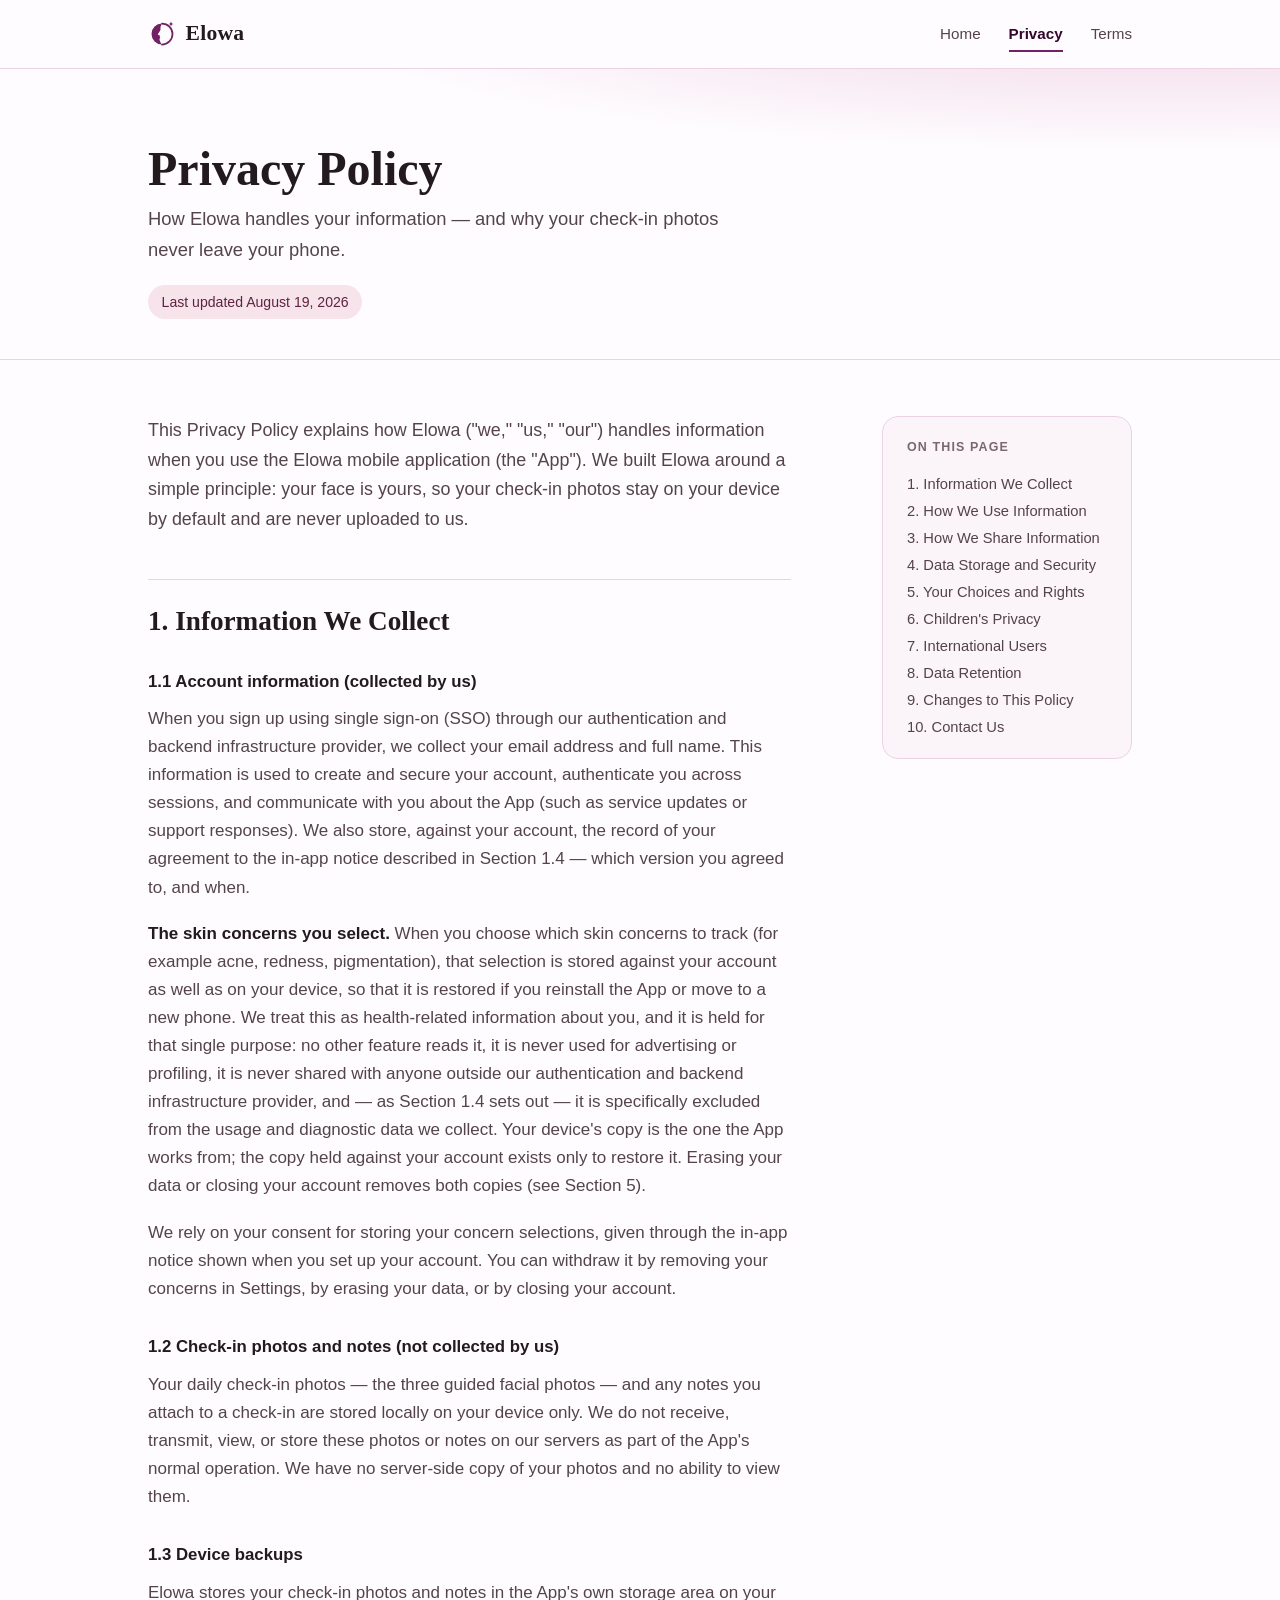
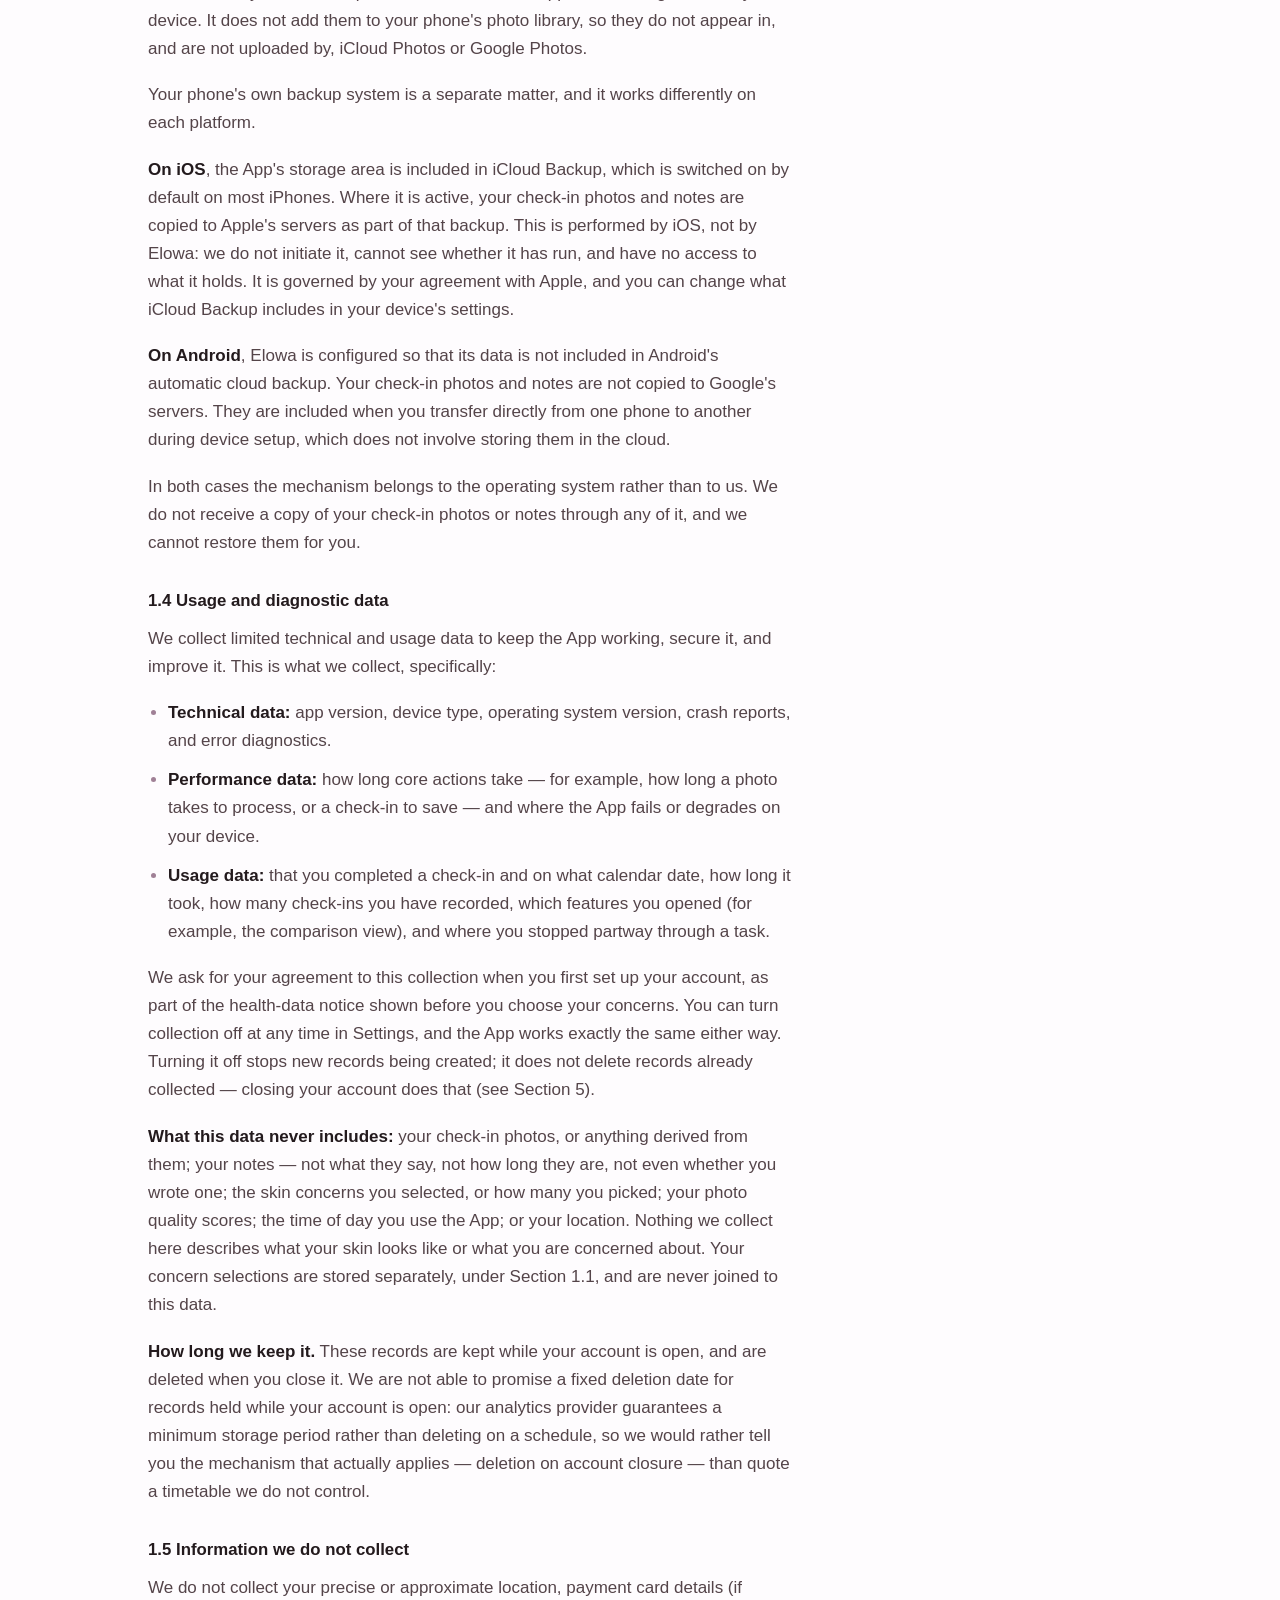
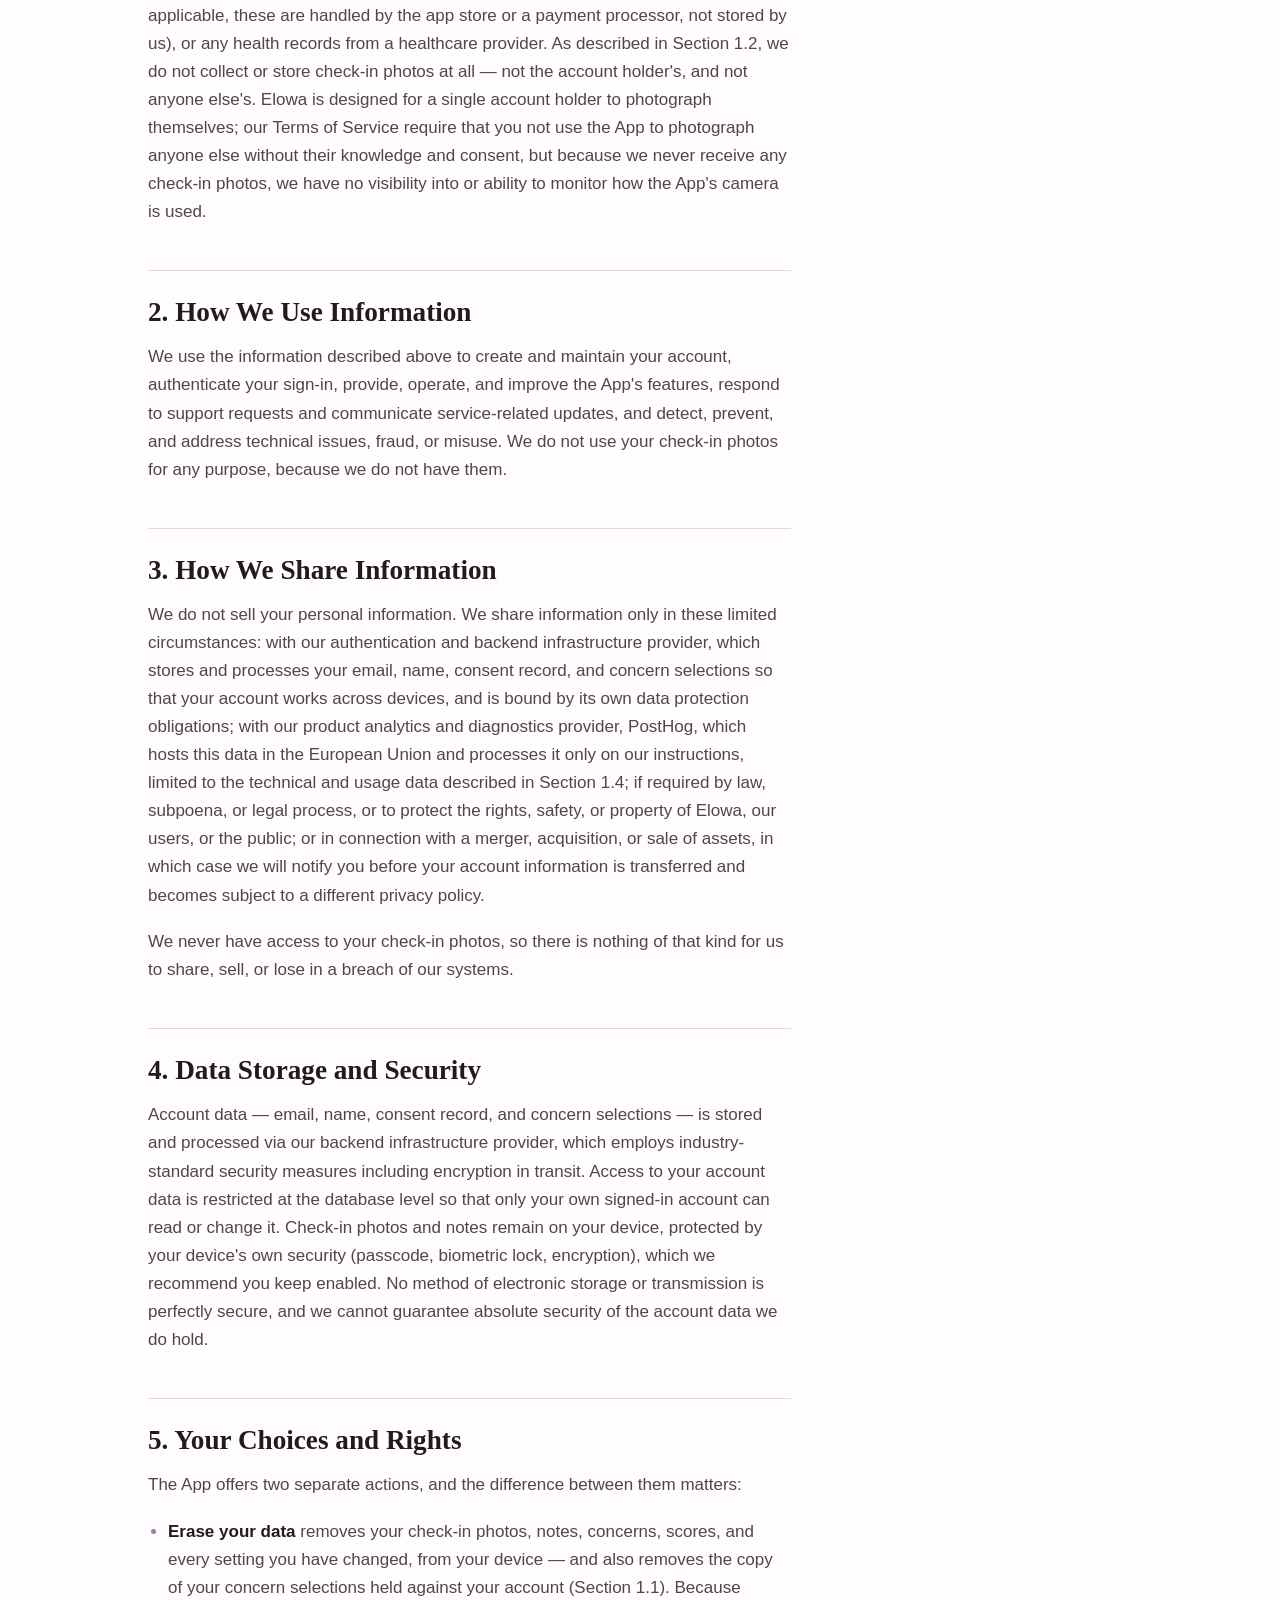
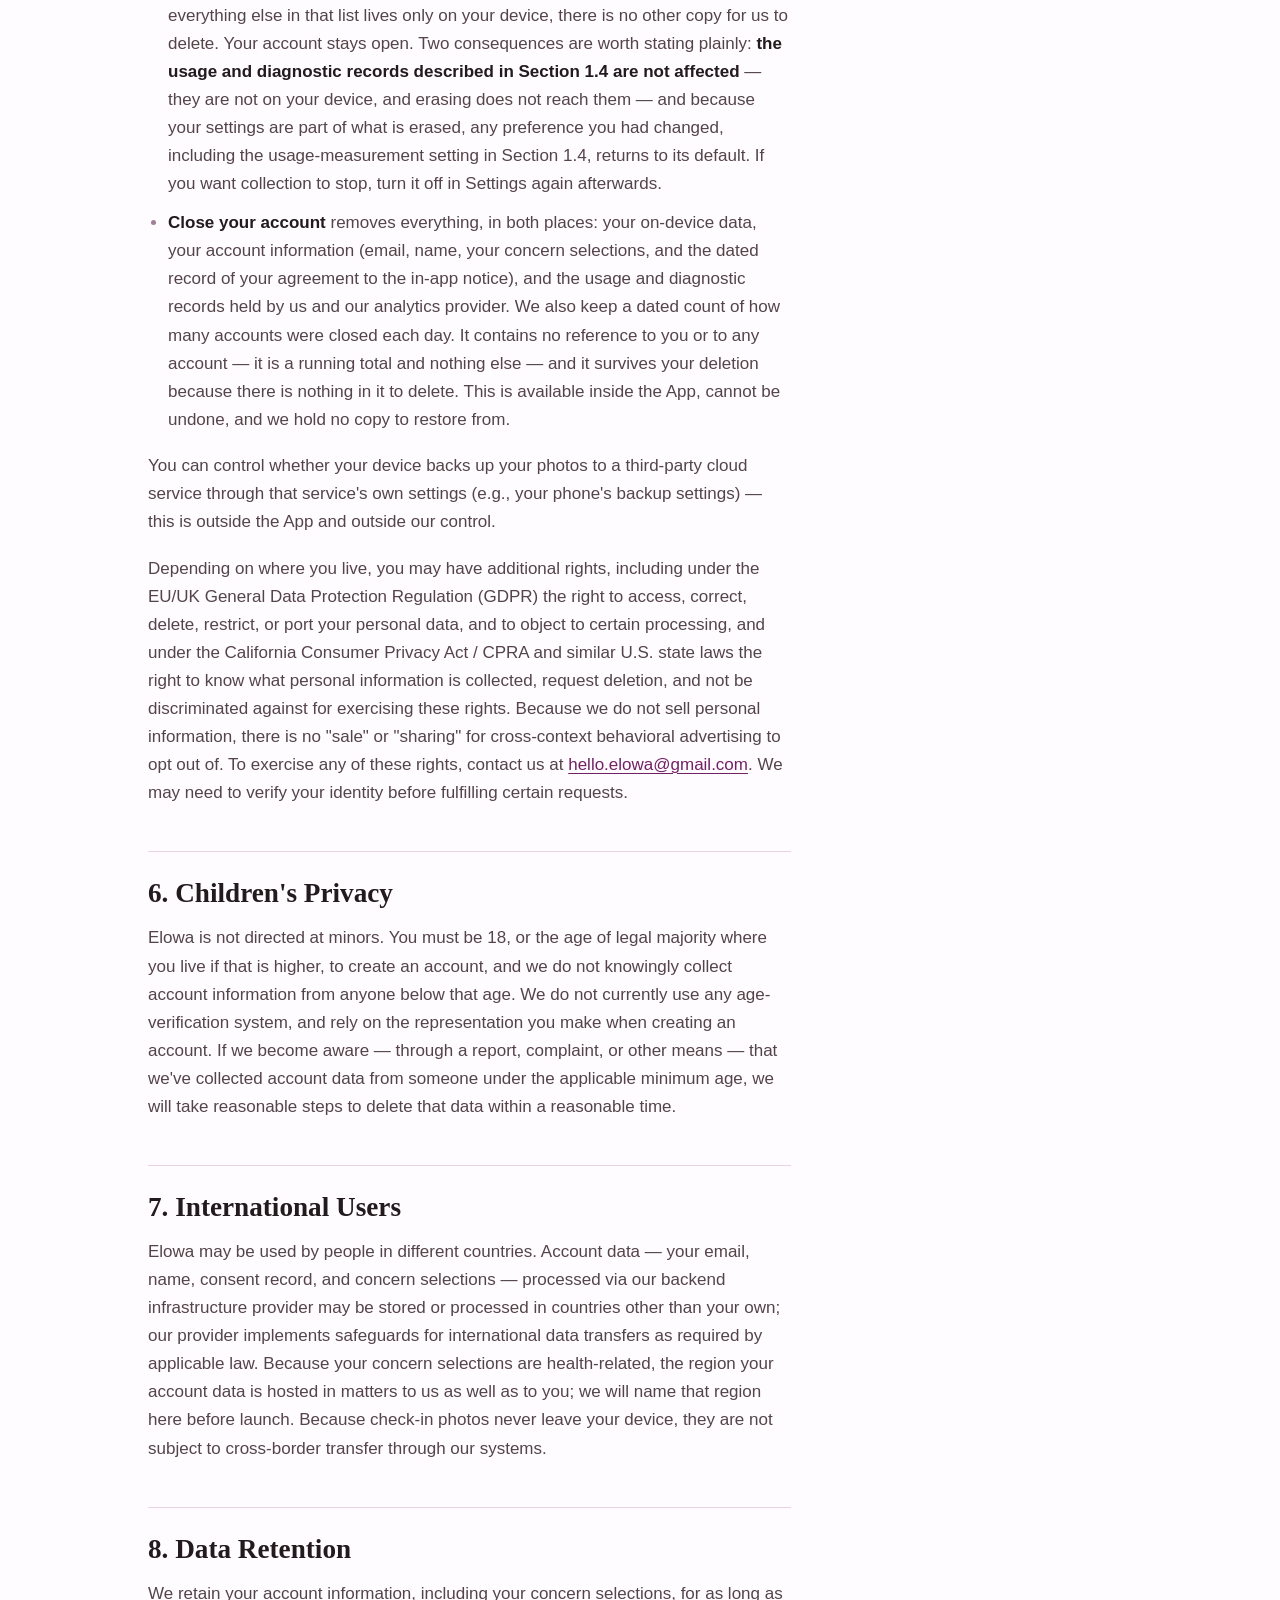
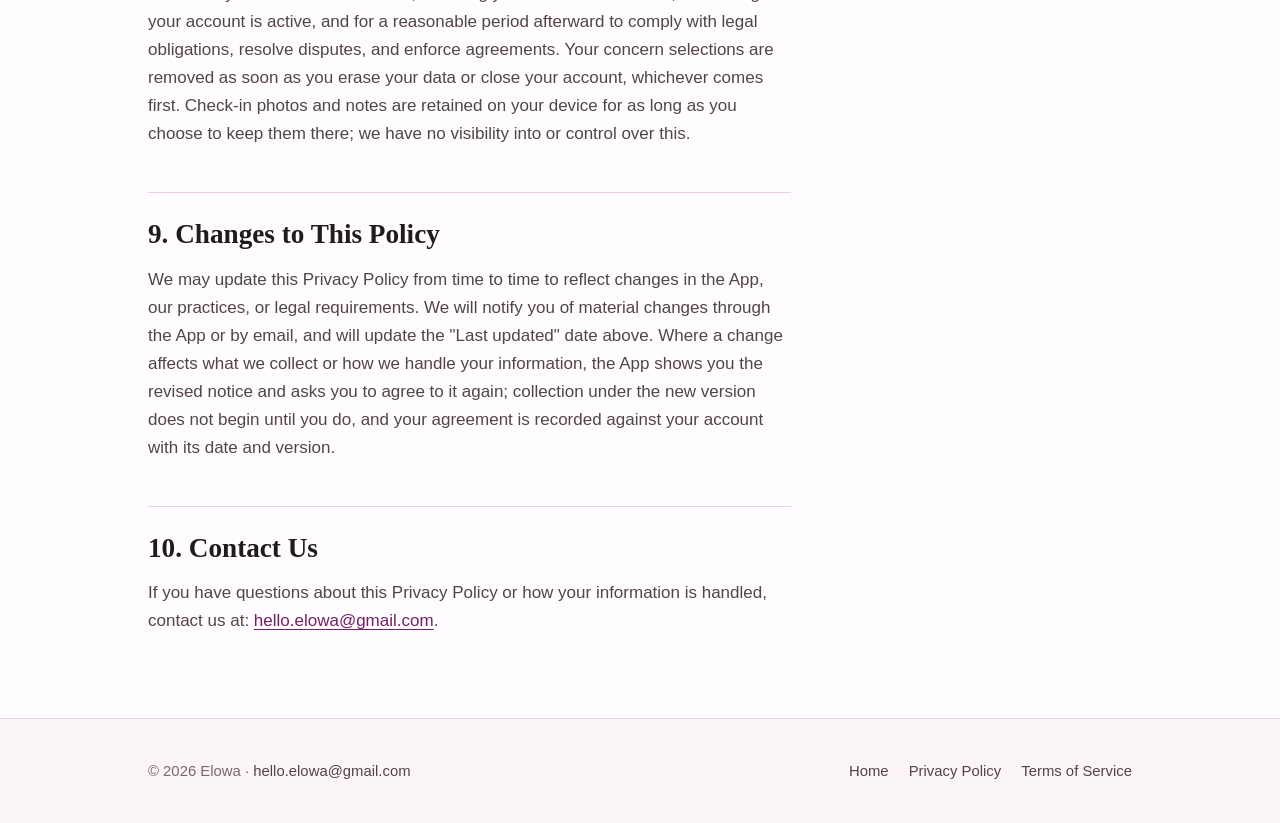
==== privacy.html @ bf0324af "Build the public Elowa site: home, privacy policy, terms Static GitHub Pages site. The legal pages a" ====
<!DOCTYPE html>
<html lang="en">
<head>
<meta charset="utf-8">
<meta name="viewport" content="width=device-width, initial-scale=1">
<title>Privacy Policy — Elowa</title>
<meta name="description" content="How Elowa handles your information. Your check-in photos stay on your device and are never uploaded to us.">
<meta name="theme-color" content="#722164">
<meta property="og:title" content="Privacy Policy — Elowa">
<meta property="og:description" content="How Elowa handles your information. Your check-in photos stay on your device and are never uploaded to us.">
<meta property="og:type" content="website">
<link rel="icon" href="assets/img/logo.svg" type="image/svg+xml">
<link rel="stylesheet" href="assets/css/style.css">
</head>
<body>
<a class="skip-link" href="#main">Skip to content</a>
<header class="site-header">
  <div class="wrap">
    <a class="brand" href="index.html"><svg viewBox="0 0 96 96" fill="none" aria-hidden="true" focusable="false"><path d="M48 12 A36 36 0 0 0 48 84 C45 81 43 78 40.5 71 C39 68 39 66 40 63.5 C42.5 62 43 59 39.5 57.5 C41 56 42 54 39 52 C35 52 33 50 34 48 C37 43 41 38 43 33 C42 27 43 20 48 12 Z" fill="currentColor"/><path d="M48 12 A36 36 0 0 1 48 84" stroke="currentColor" stroke-width="6" stroke-linecap="round"/><path d="M79 5 C80.5 10.5 82 12 87.5 13.5 C82 15 80.5 16.5 79 22 C77.5 16.5 76 15 70.5 13.5 C76 12 77.5 10.5 79 5 Z" fill="currentColor"/></svg><span>Elowa</span></a>
    <nav class="site-nav" aria-label="Primary">
        <a href="index.html">Home</a>
        <a href="privacy.html" aria-current="page">Privacy</a>
        <a href="terms.html">Terms</a>
    </nav>
  </div>
</header>
<main id="main">
<div class="doc-header">
  <div class="wrap">
    <h1>Privacy Policy</h1>
    <p class="doc-sub">How Elowa handles your information — and why your check-in photos never leave your phone.</p>
    <p class="updated">Last updated August 19, 2026</p>
  </div>
</div>
<div class="wrap doc-layout">
  <details class="toc" id="toc">
    <summary>On this page</summary>
    <nav aria-label="On this page">
      <ol>
<li><a href="#1-information-we-collect">1. Information We Collect</a></li>
<li><a href="#2-how-we-use-information">2. How We Use Information</a></li>
<li><a href="#3-how-we-share-information">3. How We Share Information</a></li>
<li><a href="#4-data-storage-and-security">4. Data Storage and Security</a></li>
<li><a href="#5-your-choices-and-rights">5. Your Choices and Rights</a></li>
<li><a href="#6-childrens-privacy">6. Children&#x27;s Privacy</a></li>
<li><a href="#7-international-users">7. International Users</a></li>
<li><a href="#8-data-retention">8. Data Retention</a></li>
<li><a href="#9-changes-to-this-policy">9. Changes to This Policy</a></li>
<li><a href="#10-contact-us">10. Contact Us</a></li>
      </ol>
    </nav>
  </details>
  <article class="doc">
<p>This Privacy Policy explains how Elowa (&quot;we,&quot; &quot;us,&quot; &quot;our&quot;) handles information when you use the Elowa mobile application (the &quot;App&quot;). We built Elowa around a simple principle: your face is yours, so your check-in photos stay on your device by default and are never uploaded to us.</p>
<h2 id="1-information-we-collect">1. Information We Collect</h2>
<h3 id="11-account-information-collected-by-us">1.1 Account information (collected by us)</h3>
<p>When you sign up using single sign-on (SSO) through our authentication and backend infrastructure provider, we collect your email address and full name. This information is used to create and secure your account, authenticate you across sessions, and communicate with you about the App (such as service updates or support responses). We also store, against your account, the record of your agreement to the in-app notice described in Section 1.4 — which version you agreed to, and when.</p>
<p><strong>The skin concerns you select.</strong> When you choose which skin concerns to track (for example acne, redness, pigmentation), that selection is stored against your account as well as on your device, so that it is restored if you reinstall the App or move to a new phone. We treat this as health-related information about you, and it is held for that single purpose: no other feature reads it, it is never used for advertising or profiling, it is never shared with anyone outside our authentication and backend infrastructure provider, and — as Section 1.4 sets out — it is specifically excluded from the usage and diagnostic data we collect. Your device&#x27;s copy is the one the App works from; the copy held against your account exists only to restore it. Erasing your data or closing your account removes both copies (see Section 5).</p>
<p>We rely on your consent for storing your concern selections, given through the in-app notice shown when you set up your account. You can withdraw it by removing your concerns in Settings, by erasing your data, or by closing your account.</p>
<h3 id="12-check-in-photos-and-notes-not-collected-by-us">1.2 Check-in photos and notes (not collected by us)</h3>
<p>Your daily check-in photos — the three guided facial photos — and any notes you attach to a check-in are stored locally on your device only. We do not receive, transmit, view, or store these photos or notes on our servers as part of the App&#x27;s normal operation. We have no server-side copy of your photos and no ability to view them.</p>
<h3 id="13-device-backups">1.3 Device backups</h3>
<p>Elowa stores your check-in photos and notes in the App&#x27;s own storage area on your device. It does not add them to your phone&#x27;s photo library, so they do not appear in, and are not uploaded by, iCloud Photos or Google Photos.</p>
<p>Your phone&#x27;s own backup system is a separate matter, and it works differently on each platform.</p>
<p><strong>On iOS</strong>, the App&#x27;s storage area is included in iCloud Backup, which is switched on by default on most iPhones. Where it is active, your check-in photos and notes are copied to Apple&#x27;s servers as part of that backup. This is performed by iOS, not by Elowa: we do not initiate it, cannot see whether it has run, and have no access to what it holds. It is governed by your agreement with Apple, and you can change what iCloud Backup includes in your device&#x27;s settings.</p>
<p><strong>On Android</strong>, Elowa is configured so that its data is not included in Android&#x27;s automatic cloud backup. Your check-in photos and notes are not copied to Google&#x27;s servers. They are included when you transfer directly from one phone to another during device setup, which does not involve storing them in the cloud.</p>
<p>In both cases the mechanism belongs to the operating system rather than to us. We do not receive a copy of your check-in photos or notes through any of it, and we cannot restore them for you.</p>
<h3 id="14-usage-and-diagnostic-data">1.4 Usage and diagnostic data</h3>
<p>We collect limited technical and usage data to keep the App working, secure it, and improve it. This is what we collect, specifically:</p>
<ul>
<li><strong>Technical data:</strong> app version, device type, operating system version, crash reports, and error diagnostics.</li>
<li><strong>Performance data:</strong> how long core actions take — for example, how long a photo takes to process, or a check-in to save — and where the App fails or degrades on your device.</li>
<li><strong>Usage data:</strong> that you completed a check-in and on what calendar date, how long it took, how many check-ins you have recorded, which features you opened (for example, the comparison view), and where you stopped partway through a task.</li>
</ul>
<p>We ask for your agreement to this collection when you first set up your account, as part of the health-data notice shown before you choose your concerns. You can turn collection off at any time in Settings, and the App works exactly the same either way. Turning it off stops new records being created; it does not delete records already collected — closing your account does that (see Section 5).</p>
<p><strong>What this data never includes:</strong> your check-in photos, or anything derived from them; your notes — not what they say, not how long they are, not even whether you wrote one; the skin concerns you selected, or how many you picked; your photo quality scores; the time of day you use the App; or your location. Nothing we collect here describes what your skin looks like or what you are concerned about. Your concern selections are stored separately, under Section 1.1, and are never joined to this data.</p>
<p><strong>How long we keep it.</strong> These records are kept while your account is open, and are deleted when you close it. We are not able to promise a fixed deletion date for records held while your account is open: our analytics provider guarantees a minimum storage period rather than deleting on a schedule, so we would rather tell you the mechanism that actually applies — deletion on account closure — than quote a timetable we do not control.</p>
<h3 id="15-information-we-do-not-collect">1.5 Information we do not collect</h3>
<p>We do not collect your precise or approximate location, payment card details (if applicable, these are handled by the app store or a payment processor, not stored by us), or any health records from a healthcare provider. As described in Section 1.2, we do not collect or store check-in photos at all — not the account holder&#x27;s, and not anyone else&#x27;s. Elowa is designed for a single account holder to photograph themselves; our Terms of Service require that you not use the App to photograph anyone else without their knowledge and consent, but because we never receive any check-in photos, we have no visibility into or ability to monitor how the App&#x27;s camera is used.</p>
<h2 id="2-how-we-use-information">2. How We Use Information</h2>
<p>We use the information described above to create and maintain your account, authenticate your sign-in, provide, operate, and improve the App&#x27;s features, respond to support requests and communicate service-related updates, and detect, prevent, and address technical issues, fraud, or misuse. We do not use your check-in photos for any purpose, because we do not have them.</p>
<h2 id="3-how-we-share-information">3. How We Share Information</h2>
<p>We do not sell your personal information. We share information only in these limited circumstances: with our authentication and backend infrastructure provider, which stores and processes your email, name, consent record, and concern selections so that your account works across devices, and is bound by its own data protection obligations; with our product analytics and diagnostics provider, PostHog, which hosts this data in the European Union and processes it only on our instructions, limited to the technical and usage data described in Section 1.4; if required by law, subpoena, or legal process, or to protect the rights, safety, or property of Elowa, our users, or the public; or in connection with a merger, acquisition, or sale of assets, in which case we will notify you before your account information is transferred and becomes subject to a different privacy policy.</p>
<p>We never have access to your check-in photos, so there is nothing of that kind for us to share, sell, or lose in a breach of our systems.</p>
<h2 id="4-data-storage-and-security">4. Data Storage and Security</h2>
<p>Account data — email, name, consent record, and concern selections — is stored and processed via our backend infrastructure provider, which employs industry-standard security measures including encryption in transit. Access to your account data is restricted at the database level so that only your own signed-in account can read or change it. Check-in photos and notes remain on your device, protected by your device&#x27;s own security (passcode, biometric lock, encryption), which we recommend you keep enabled. No method of electronic storage or transmission is perfectly secure, and we cannot guarantee absolute security of the account data we do hold.</p>
<h2 id="5-your-choices-and-rights">5. Your Choices and Rights</h2>
<p>The App offers two separate actions, and the difference between them matters:</p>
<ul>
<li><strong>Erase your data</strong> removes your check-in photos, notes, concerns, scores, and every setting you have changed, from your device — and also removes the copy of your concern selections held against your account (Section 1.1). Because everything else in that list lives only on your device, there is no other copy for us to delete. Your account stays open. Two consequences are worth stating plainly: <strong>the usage and diagnostic records described in Section 1.4 are not affected</strong> — they are not on your device, and erasing does not reach them — and because your settings are part of what is erased, any preference you had changed, including the usage-measurement setting in Section 1.4, returns to its default. If you want collection to stop, turn it off in Settings again afterwards.</li>
<li><strong>Close your account</strong> removes everything, in both places: your on-device data, your account information (email, name, your concern selections, and the dated record of your agreement to the in-app notice), and the usage and diagnostic records held by us and our analytics provider. We also keep a dated count of how many accounts were closed each day. It contains no reference to you or to any account — it is a running total and nothing else — and it survives your deletion because there is nothing in it to delete. This is available inside the App, cannot be undone, and we hold no copy to restore from.</li>
</ul>
<p>You can control whether your device backs up your photos to a third-party cloud service through that service&#x27;s own settings (e.g., your phone&#x27;s backup settings) — this is outside the App and outside our control.</p>
<p>Depending on where you live, you may have additional rights, including under the EU/UK General Data Protection Regulation (GDPR) the right to access, correct, delete, restrict, or port your personal data, and to object to certain processing, and under the California Consumer Privacy Act / CPRA and similar U.S. state laws the right to know what personal information is collected, request deletion, and not be discriminated against for exercising these rights. Because we do not sell personal information, there is no &quot;sale&quot; or &quot;sharing&quot; for cross-context behavioral advertising to opt out of. To exercise any of these rights, contact us at <a href="mailto:hello.elowa@gmail.com">hello.elowa@gmail.com</a>. We may need to verify your identity before fulfilling certain requests.</p>
<h2 id="6-childrens-privacy">6. Children&#x27;s Privacy</h2>
<p>Elowa is not directed at minors. You must be 18, or the age of legal majority where you live if that is higher, to create an account, and we do not knowingly collect account information from anyone below that age. We do not currently use any age-verification system, and rely on the representation you make when creating an account. If we become aware — through a report, complaint, or other means — that we&#x27;ve collected account data from someone under the applicable minimum age, we will take reasonable steps to delete that data within a reasonable time.</p>
<h2 id="7-international-users">7. International Users</h2>
<p>Elowa may be used by people in different countries. Account data — your email, name, consent record, and concern selections — processed via our backend infrastructure provider may be stored or processed in countries other than your own; our provider implements safeguards for international data transfers as required by applicable law. Because your concern selections are health-related, the region your account data is hosted in matters to us as well as to you; we will name that region here before launch. Because check-in photos never leave your device, they are not subject to cross-border transfer through our systems.</p>
<h2 id="8-data-retention">8. Data Retention</h2>
<p>We retain your account information, including your concern selections, for as long as your account is active, and for a reasonable period afterward to comply with legal obligations, resolve disputes, and enforce agreements. Your concern selections are removed as soon as you erase your data or close your account, whichever comes first. Check-in photos and notes are retained on your device for as long as you choose to keep them there; we have no visibility into or control over this.</p>
<h2 id="9-changes-to-this-policy">9. Changes to This Policy</h2>
<p>We may update this Privacy Policy from time to time to reflect changes in the App, our practices, or legal requirements. We will notify you of material changes through the App or by email, and will update the &quot;Last updated&quot; date above. Where a change affects what we collect or how we handle your information, the App shows you the revised notice and asks you to agree to it again; collection under the new version does not begin until you do, and your agreement is recorded against your account with its date and version.</p>
<h2 id="10-contact-us">10. Contact Us</h2>
<p>If you have questions about this Privacy Policy or how your information is handled, contact us at: <a href="mailto:hello.elowa@gmail.com">hello.elowa@gmail.com</a>.</p>
  </article>
</div>
<script>
  (function () {
    var toc = document.getElementById("toc");
    var wide = window.matchMedia("(min-width: 900px)");
    var sync = function () { toc.open = wide.matches; };
    sync();
    wide.addEventListener ? wide.addEventListener("change", sync) : wide.addListener(sync);
  })();
</script>
</main>
<footer class="site-footer">
  <div class="wrap">
    <p>&copy; 2026 Elowa &middot; <a href="mailto:hello.elowa@gmail.com">hello.elowa@gmail.com</a></p>
    <nav aria-label="Footer">
      <a href="index.html">Home</a>
      <a href="privacy.html">Privacy Policy</a>
      <a href="terms.html">Terms of Service</a>
    </nav>
  </div>
</footer>
</body>
</html>
---- assets/css/style.css ----
/* Elowa — Calm Evidence. Blush & Mulberry palette (docs/BRAND.md §3). */

:root {
  --primary: #722164;
  --on-primary: #ffffff;
  --primary-container: #f0d5e6;
  --on-primary-container: #33062b;
  --secondary-container: #f6e4ea;
  --on-secondary-container: #5e2340;
  --tertiary: #fcc62e;
  --surface: #fefcfe;
  --on-surface: #231a1d;
  --on-surface-variant: #544449;
  --on-surface-dim: #7a686e;
  --surface-container-low: #fbf4f9;
  --surface-container: #f6e9f2;
  --outline: #a08096;
  --outline-variant: #ebd3e3;

  --measure: 68ch;
  --page: 1080px;
  --radius: 16px;
  --gutter: clamp(1.25rem, 5vw, 3rem);

  --font-sans: "Inter", -apple-system, BlinkMacSystemFont, "Segoe UI", Roboto,
    "Helvetica Neue", Arial, sans-serif;
  --font-serif: "Iowan Old Style", "Palatino Linotype", Palatino, Georgia,
    "Times New Roman", serif;
}

*, *::before, *::after { box-sizing: border-box; }

html { -webkit-text-size-adjust: 100%; scroll-behavior: smooth; }
@media (prefers-reduced-motion: reduce) {
  html { scroll-behavior: auto; }
  * { animation: none !important; transition: none !important; }
}

body {
  margin: 0;
  background: var(--surface);
  color: var(--on-surface-variant);
  font-family: var(--font-sans);
  font-size: 1.0625rem;
  line-height: 1.65;
  -webkit-font-smoothing: antialiased;
}

img, svg { max-width: 100%; }

a { color: var(--primary); text-underline-offset: 0.18em; text-decoration-thickness: 1px; }
a:hover { text-decoration-thickness: 2px; }

:focus-visible {
  outline: 2px solid var(--primary);
  outline-offset: 3px;
  border-radius: 4px;
}

.skip-link {
  position: absolute;
  left: -9999px;
  top: 0;
  background: var(--primary);
  color: var(--on-primary);
  padding: 0.75rem 1rem;
  z-index: 10;
}
.skip-link:focus { left: 0; }

.wrap {
  width: 100%;
  max-width: var(--page);
  margin-inline: auto;
  padding-inline: var(--gutter);
}

/* ---------- header ---------- */

.site-header {
  position: sticky;
  top: 0;
  z-index: 5;
  background: rgba(254, 252, 254, 0.88);
  backdrop-filter: saturate(140%) blur(10px);
  border-bottom: 1px solid var(--outline-variant);
}

.site-header .wrap {
  display: flex;
  align-items: center;
  justify-content: space-between;
  gap: 1rem;
  min-height: 68px;
  flex-wrap: wrap;
}

.brand {
  display: inline-flex;
  align-items: center;
  gap: 0.6rem;
  font-family: var(--font-serif);
  font-size: 1.35rem;
  letter-spacing: 0.01em;
  color: var(--on-surface);
  text-decoration: none;
  font-weight: 600;
}
.brand svg { width: 28px; height: 28px; color: var(--primary); flex: none; }

.site-nav {
  display: flex;
  align-items: center;
  gap: clamp(0.75rem, 3vw, 1.75rem);
  flex-wrap: wrap;
}
.site-nav a {
  color: var(--on-surface-variant);
  text-decoration: none;
  font-size: 0.95rem;
  padding: 0.35rem 0;
}
.site-nav a:hover { color: var(--primary); }
.site-nav a[aria-current="page"] {
  color: var(--on-primary-container);
  font-weight: 600;
  box-shadow: inset 0 -2px 0 var(--primary);
}

/* ---------- hero ---------- */

.hero {
  padding: clamp(3rem, 9vw, 6.5rem) 0 clamp(2.5rem, 7vw, 4.5rem);
  background:
    radial-gradient(120% 90% at 85% -10%, var(--primary-container) 0%, transparent 62%),
    radial-gradient(90% 70% at 0% 0%, var(--secondary-container) 0%, transparent 55%);
}

.hero h1 {
  font-family: var(--font-serif);
  font-weight: 600;
  color: var(--on-surface);
  font-size: clamp(2.25rem, 6.5vw, 3.75rem);
  line-height: 1.1;
  letter-spacing: -0.015em;
  margin: 0 0 1rem;
  max-width: 18ch;
}

.hero p.lede {
  font-size: clamp(1.05rem, 2.4vw, 1.3rem);
  max-width: 52ch;
  margin: 0 0 2rem;
}

.eyebrow {
  display: inline-block;
  background: var(--secondary-container);
  color: var(--on-secondary-container);
  font-size: 0.8rem;
  letter-spacing: 0.08em;
  text-transform: uppercase;
  padding: 0.4rem 0.85rem;
  border-radius: 999px;
  margin-bottom: 1.25rem;
}

.actions { display: flex; flex-wrap: wrap; gap: 0.75rem; }

.btn {
  display: inline-flex;
  align-items: center;
  justify-content: center;
  min-height: 48px;
  padding: 0.75rem 1.5rem;
  border-radius: 999px;
  font-size: 1rem;
  font-weight: 600;
  text-decoration: none;
  transition: background-color 0.18s ease, color 0.18s ease;
}
.btn-primary { background: var(--primary); color: var(--on-primary); }
.btn-primary:hover { background: var(--on-primary-container); }
.btn-outline { border: 1px solid var(--outline); color: var(--primary); }
.btn-outline:hover { background: var(--surface-container-low); }

/* ---------- sections ---------- */

section { padding: clamp(2.75rem, 7vw, 5rem) 0; }

.section-title {
  font-family: var(--font-serif);
  font-weight: 600;
  color: var(--on-surface);
  font-size: clamp(1.6rem, 3.6vw, 2.25rem);
  line-height: 1.2;
  margin: 0 0 0.75rem;
}
.section-intro { max-width: var(--measure); margin: 0 0 2.25rem; }

.cards {
  display: grid;
  gap: 1.25rem;
  grid-template-columns: repeat(auto-fit, minmax(min(100%, 260px), 1fr));
}

.card {
  background: var(--surface-container-low);
  border: 1px solid var(--outline-variant);
  border-radius: var(--radius);
  padding: 1.5rem;
}
.card h3 {
  margin: 0 0 0.5rem;
  font-size: 1.1rem;
  color: var(--on-surface);
  font-weight: 600;
}
.card p { margin: 0; font-size: 0.98rem; }
.card .step {
  display: inline-flex;
  align-items: center;
  justify-content: center;
  width: 30px; height: 30px;
  border-radius: 999px;
  background: var(--primary-container);
  color: var(--on-primary-container);
  font-size: 0.85rem;
  font-weight: 700;
  margin-bottom: 0.9rem;
}

.band {
  background: var(--surface-container-low);
  border-block: 1px solid var(--outline-variant);
}

.pledge {
  display: grid;
  gap: 1.5rem;
  grid-template-columns: repeat(auto-fit, minmax(min(100%, 240px), 1fr));
  margin-top: 2rem;
}
.pledge div h3 {
  font-size: 1.02rem;
  color: var(--on-surface);
  margin: 0 0 0.4rem;
}
.pledge div p { margin: 0; font-size: 0.98rem; }

.disclaimer {
  max-width: var(--measure);
  margin: 0 auto;
  background: var(--secondary-container);
  color: var(--on-secondary-container);
  border-radius: var(--radius);
  padding: 1.25rem 1.5rem;
  font-size: 0.98rem;
}
.disclaimer strong { color: var(--on-secondary-container); }

/* ---------- legal pages ---------- */

.doc-header {
  padding: clamp(2.5rem, 7vw, 4.5rem) 0 clamp(1.5rem, 4vw, 2.5rem);
  background:
    radial-gradient(110% 80% at 90% -20%, var(--primary-container) 0%, transparent 60%);
  border-bottom: 1px solid var(--outline-variant);
}
.doc-header h1 {
  font-family: var(--font-serif);
  font-weight: 600;
  font-size: clamp(2rem, 5.5vw, 3rem);
  line-height: 1.15;
  color: var(--on-surface);
  margin: 0 0 0.5rem;
}
.doc-header .doc-sub {
  margin: 0 0 1.25rem;
  max-width: 56ch;
  font-size: clamp(1rem, 2.2vw, 1.15rem);
}
.doc-header .updated {
  display: inline-block;
  margin: 0;
  background: var(--secondary-container);
  color: var(--on-secondary-container);
  padding: 0.35rem 0.85rem;
  border-radius: 999px;
  font-size: 0.88rem;
}

.doc-layout {
  display: grid;
  gap: clamp(2rem, 5vw, 3.5rem);
  align-items: start;
  padding-block: clamp(2rem, 5vw, 3.5rem) 4rem;
}
@media (min-width: 900px) {
  .doc-layout { grid-template-columns: minmax(0, 1fr) 250px; }
  .toc { position: sticky; top: 92px; order: 2; }
  .doc { order: 1; }
}

.toc {
  background: var(--surface-container-low);
  border: 1px solid var(--outline-variant);
  border-radius: var(--radius);
  padding: 1.25rem 1.25rem 1.25rem 1.5rem;
}
.toc summary {
  font-size: 0.78rem;
  letter-spacing: 0.09em;
  text-transform: uppercase;
  color: var(--on-surface-dim);
  font-weight: 700;
  cursor: pointer;
  list-style-position: outside;
  min-height: 24px;
}
.toc[open] summary { margin-bottom: 0.85rem; }
@media (min-width: 900px) {
  .toc summary { cursor: default; list-style: none; }
  .toc summary::-webkit-details-marker { display: none; }
}
.toc ol { margin: 0; padding: 0; list-style: none; }
.toc li + li { margin-top: 0.45rem; }
.toc a {
  color: var(--on-surface-variant);
  text-decoration: none;
  font-size: 0.92rem;
  line-height: 1.35;
  display: block;
}
.toc a:hover { color: var(--primary); text-decoration: underline; }

.doc { max-width: var(--measure); }
.doc > p:first-of-type { font-size: 1.12rem; color: var(--on-surface-variant); }
.doc p { margin: 0 0 1.15rem; }
.doc h2 {
  font-family: var(--font-serif);
  font-weight: 600;
  font-size: clamp(1.35rem, 3vw, 1.7rem);
  color: var(--on-surface);
  line-height: 1.25;
  margin: 2.75rem 0 0.9rem;
  padding-top: 1.5rem;
  border-top: 1px solid var(--outline-variant);
  scroll-margin-top: 90px;
}
.doc h2:first-child { border-top: 0; padding-top: 0; margin-top: 0; }
.doc h3 {
  font-size: 1.05rem;
  font-weight: 700;
  color: var(--on-surface);
  margin: 1.9rem 0 0.6rem;
  scroll-margin-top: 90px;
}
.doc strong { color: var(--on-surface); }
.doc ul { margin: 0 0 1.15rem; padding-left: 1.25rem; }
.doc li { margin-bottom: 0.7rem; }
.doc li::marker { color: var(--outline); }
.doc hr { border: 0; border-top: 1px solid var(--outline-variant); margin: 2.5rem 0; }
.doc .updated {
  display: inline-block;
  background: var(--secondary-container);
  color: var(--on-secondary-container);
  padding: 0.35rem 0.8rem;
  border-radius: 999px;
  font-size: 0.9rem;
}
.doc .note {
  background: var(--surface-container);
  border-left: 3px solid var(--tertiary);
  border-radius: 0 12px 12px 0;
  padding: 1rem 1.25rem;
  font-size: 0.94rem;
  color: var(--on-surface-dim);
  margin-top: 1.5rem;
}

/* ---------- footer ---------- */

.site-footer {
  background: var(--surface-container-low);
  border-top: 1px solid var(--outline-variant);
  padding: 2.5rem 0;
  font-size: 0.93rem;
  color: var(--on-surface-dim);
}
.site-footer .wrap {
  display: flex;
  flex-wrap: wrap;
  gap: 1rem 2rem;
  align-items: center;
  justify-content: space-between;
}
.site-footer nav { display: flex; flex-wrap: wrap; gap: 1.25rem; }
.site-footer a { color: var(--on-surface-variant); text-decoration: none; }
.site-footer a:hover { color: var(--primary); text-decoration: underline; }
.site-footer p { margin: 0; }

@media (max-width: 520px) {
  .site-header .wrap { min-height: 0; padding-block: 0.75rem; }
  .site-nav { gap: 0.9rem; }
  .site-nav a { font-size: 0.9rem; }
  .brand { font-size: 1.2rem; }
  .actions .btn { width: 100%; }
}
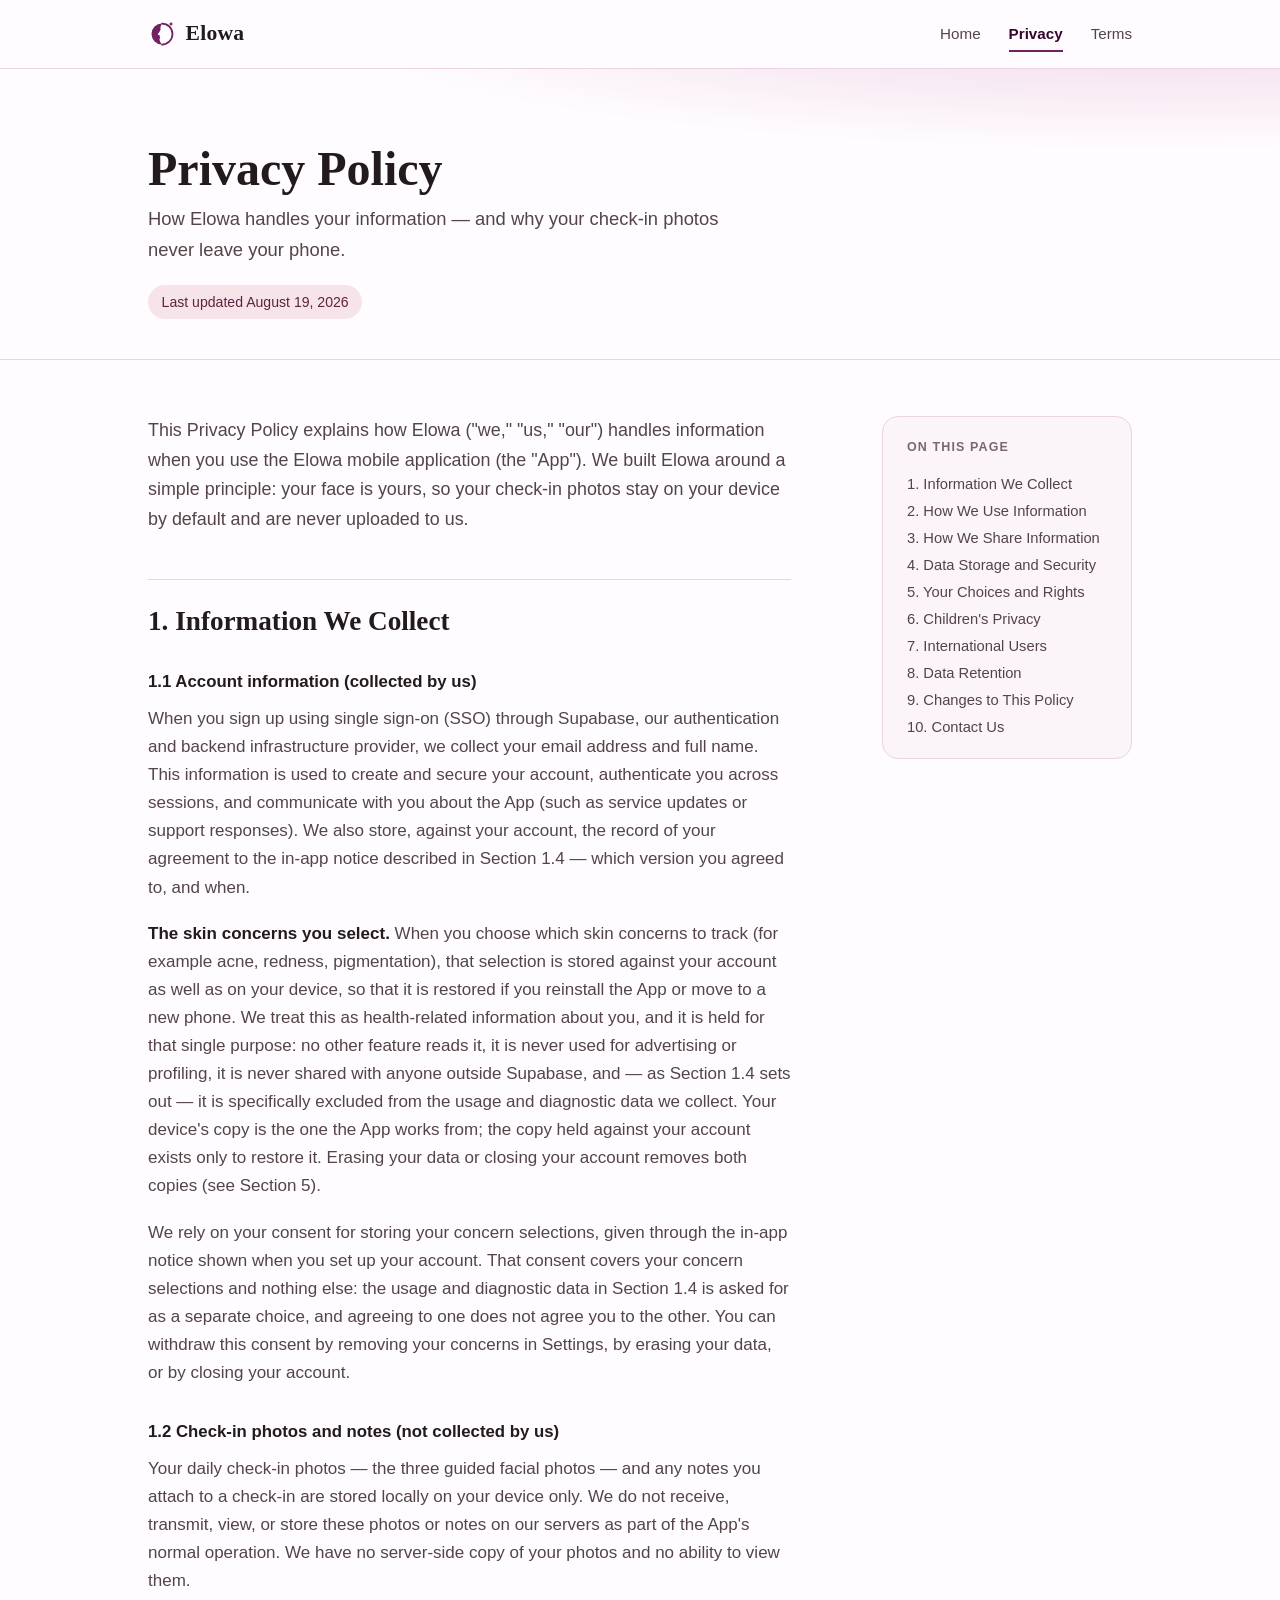
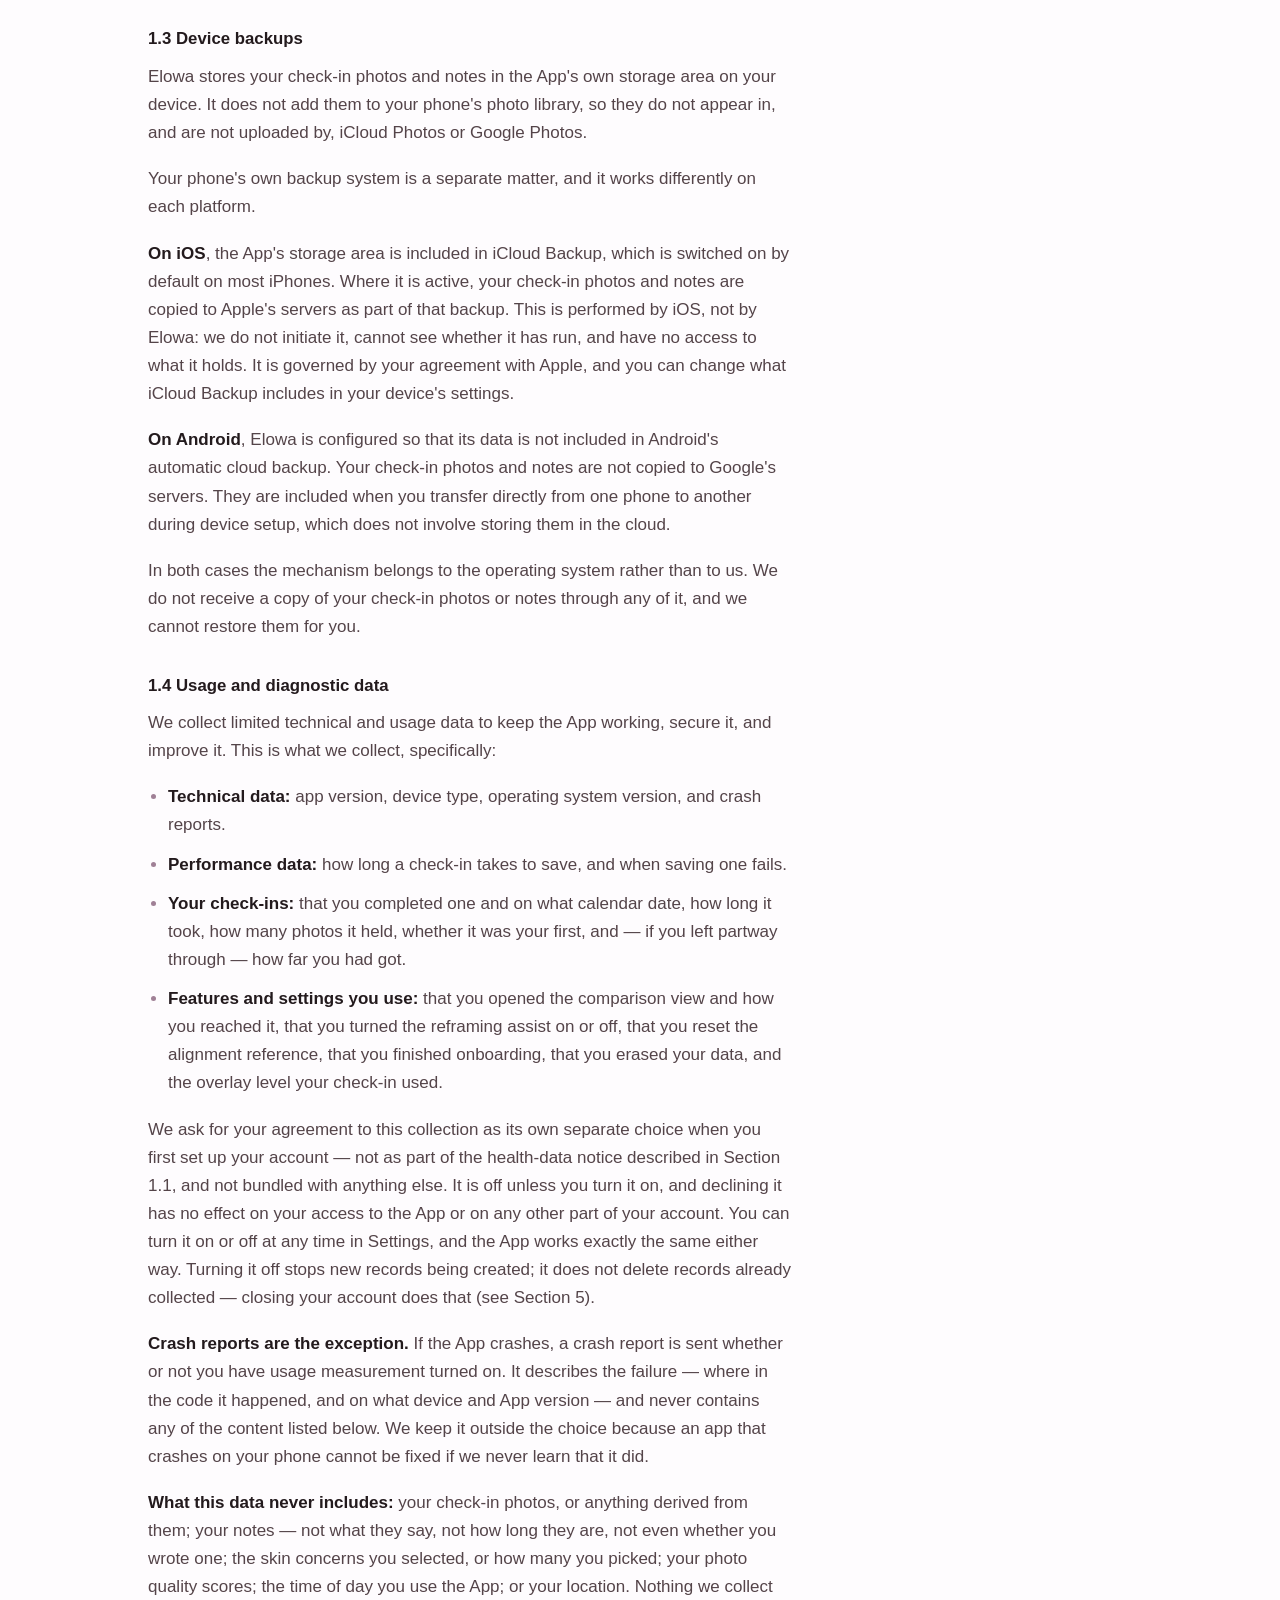
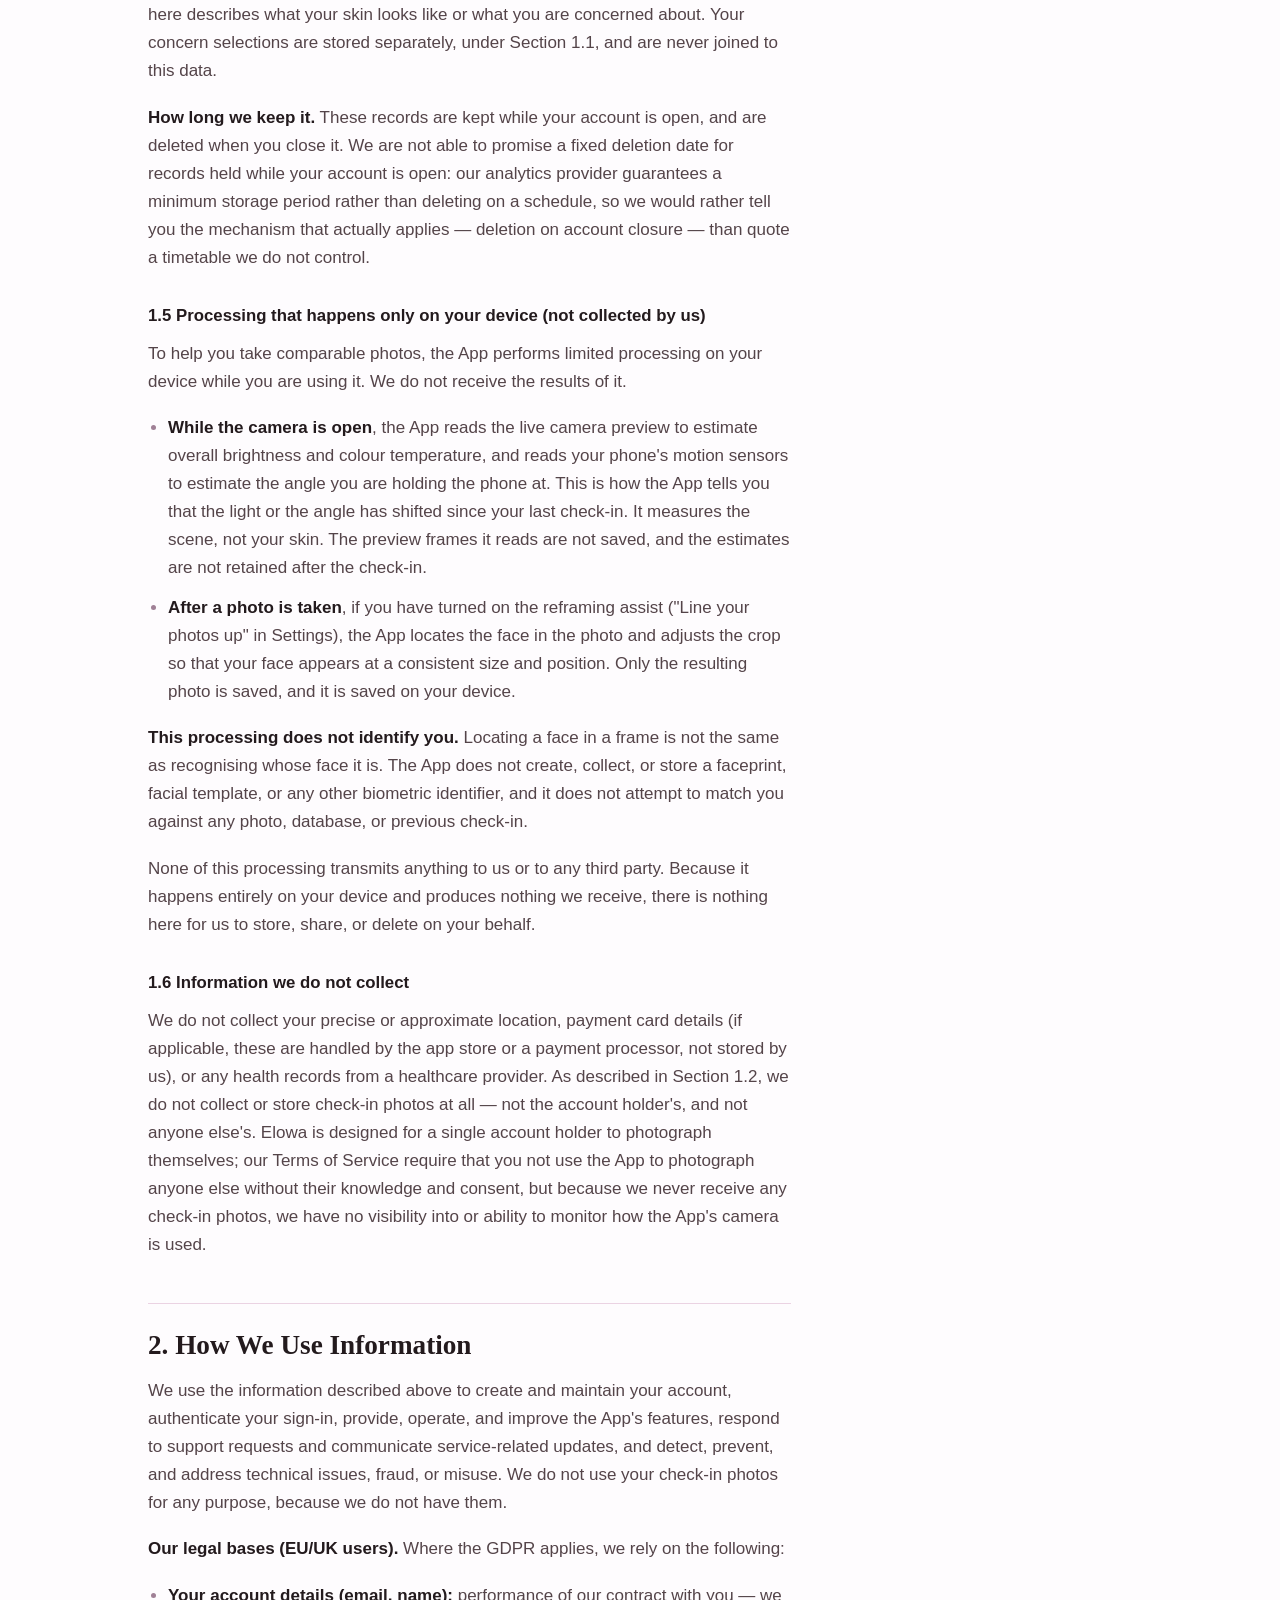
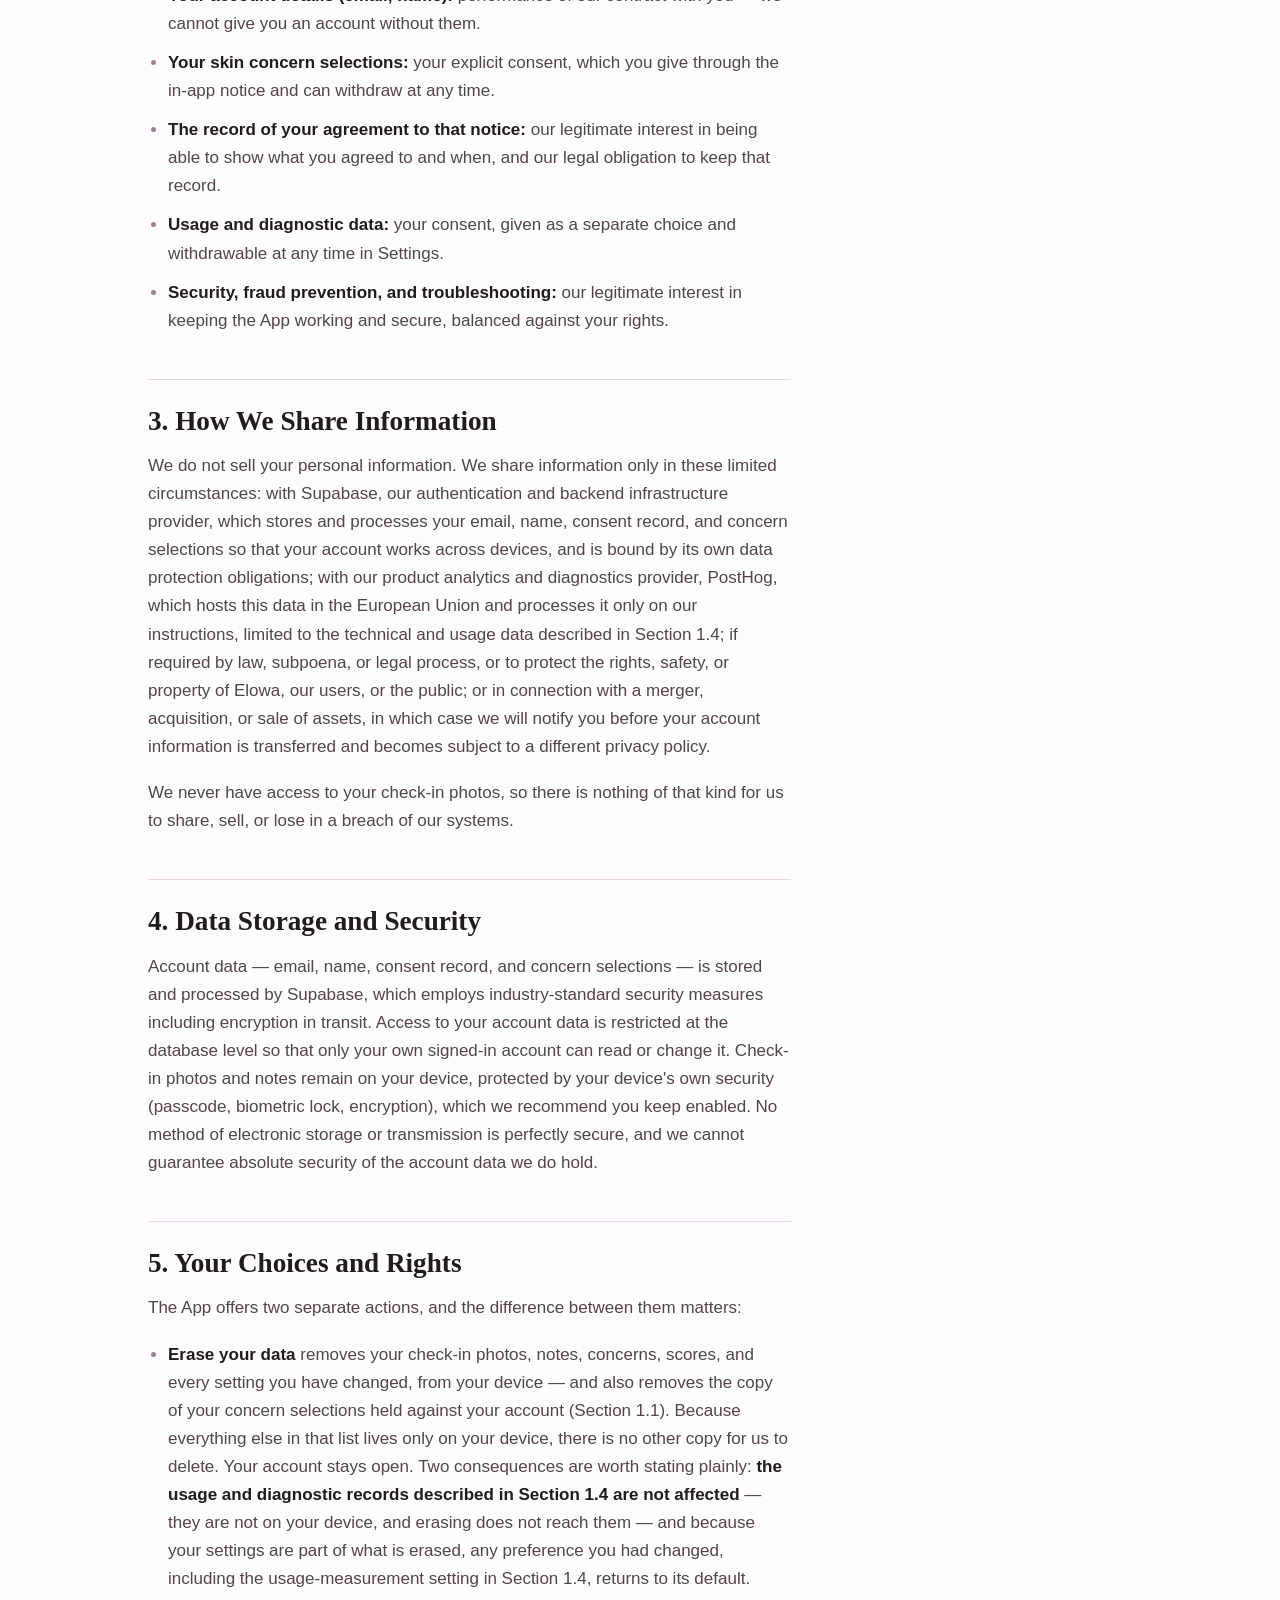
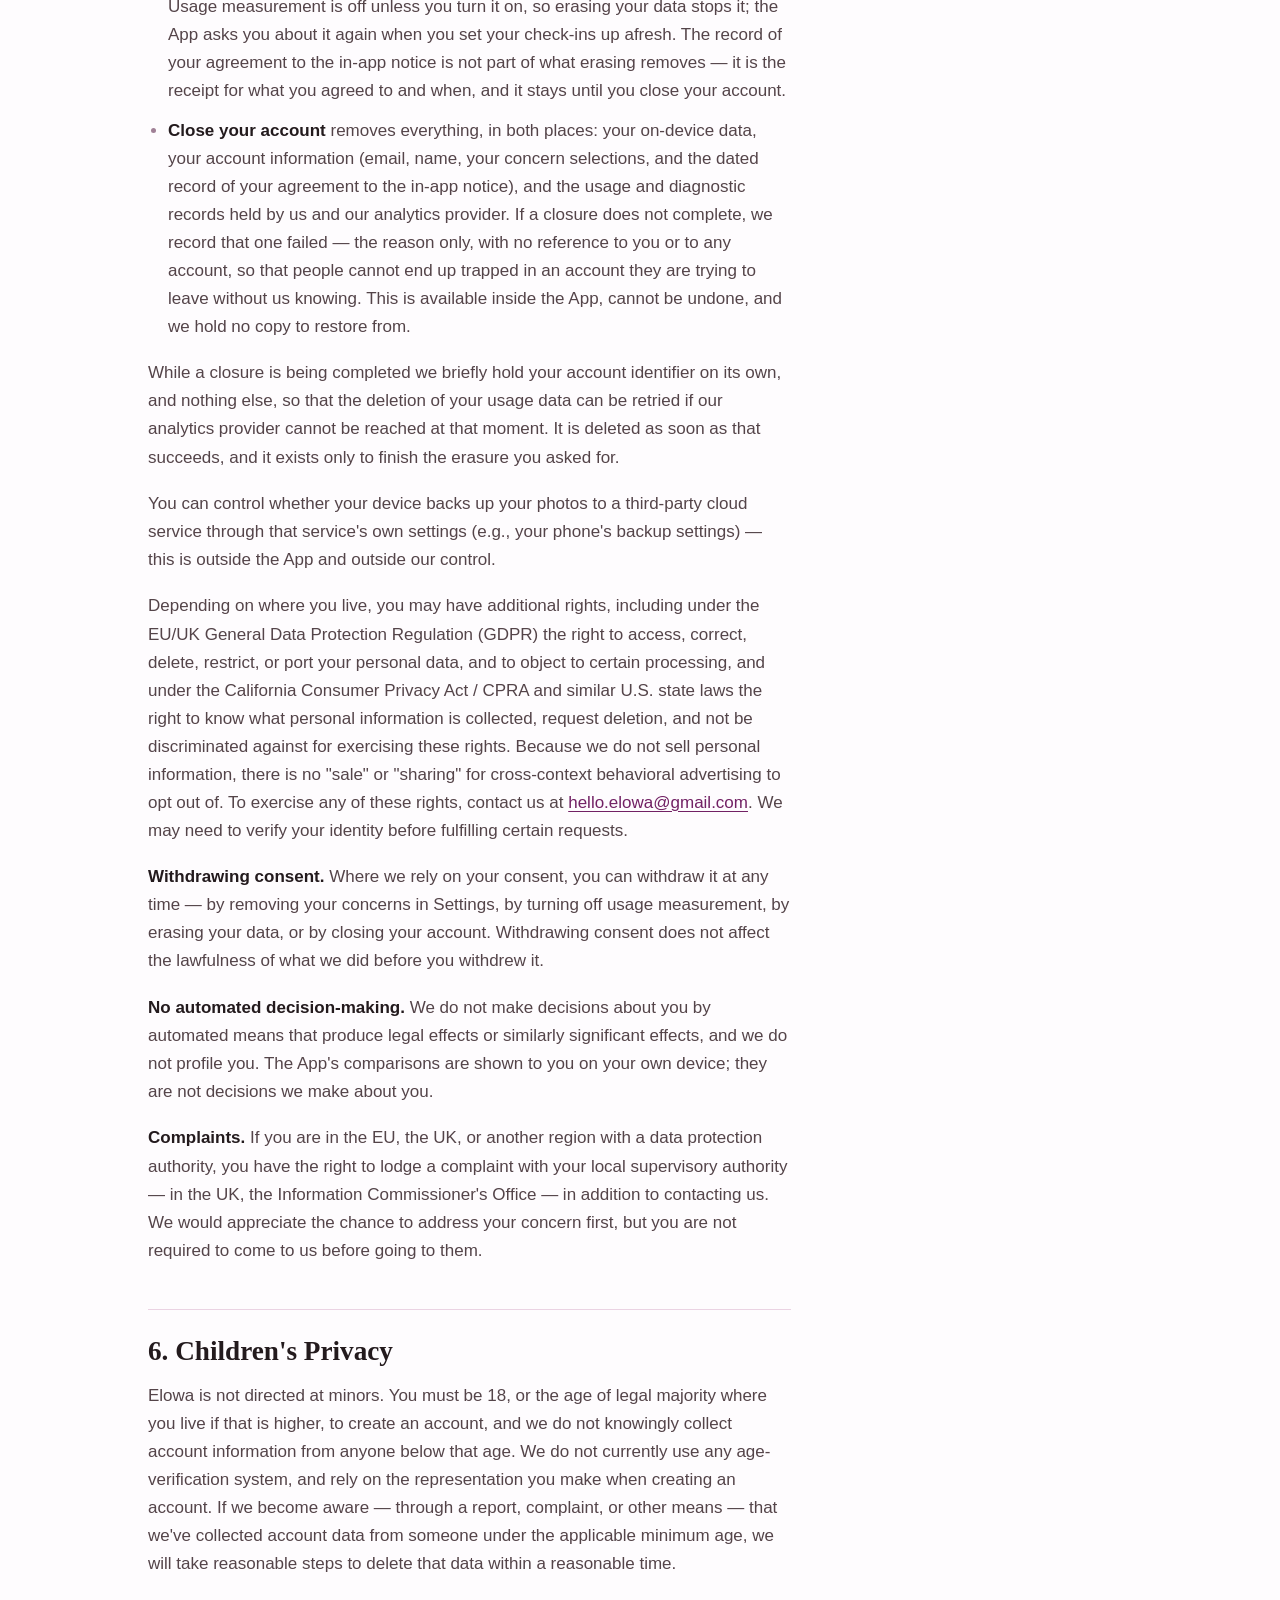
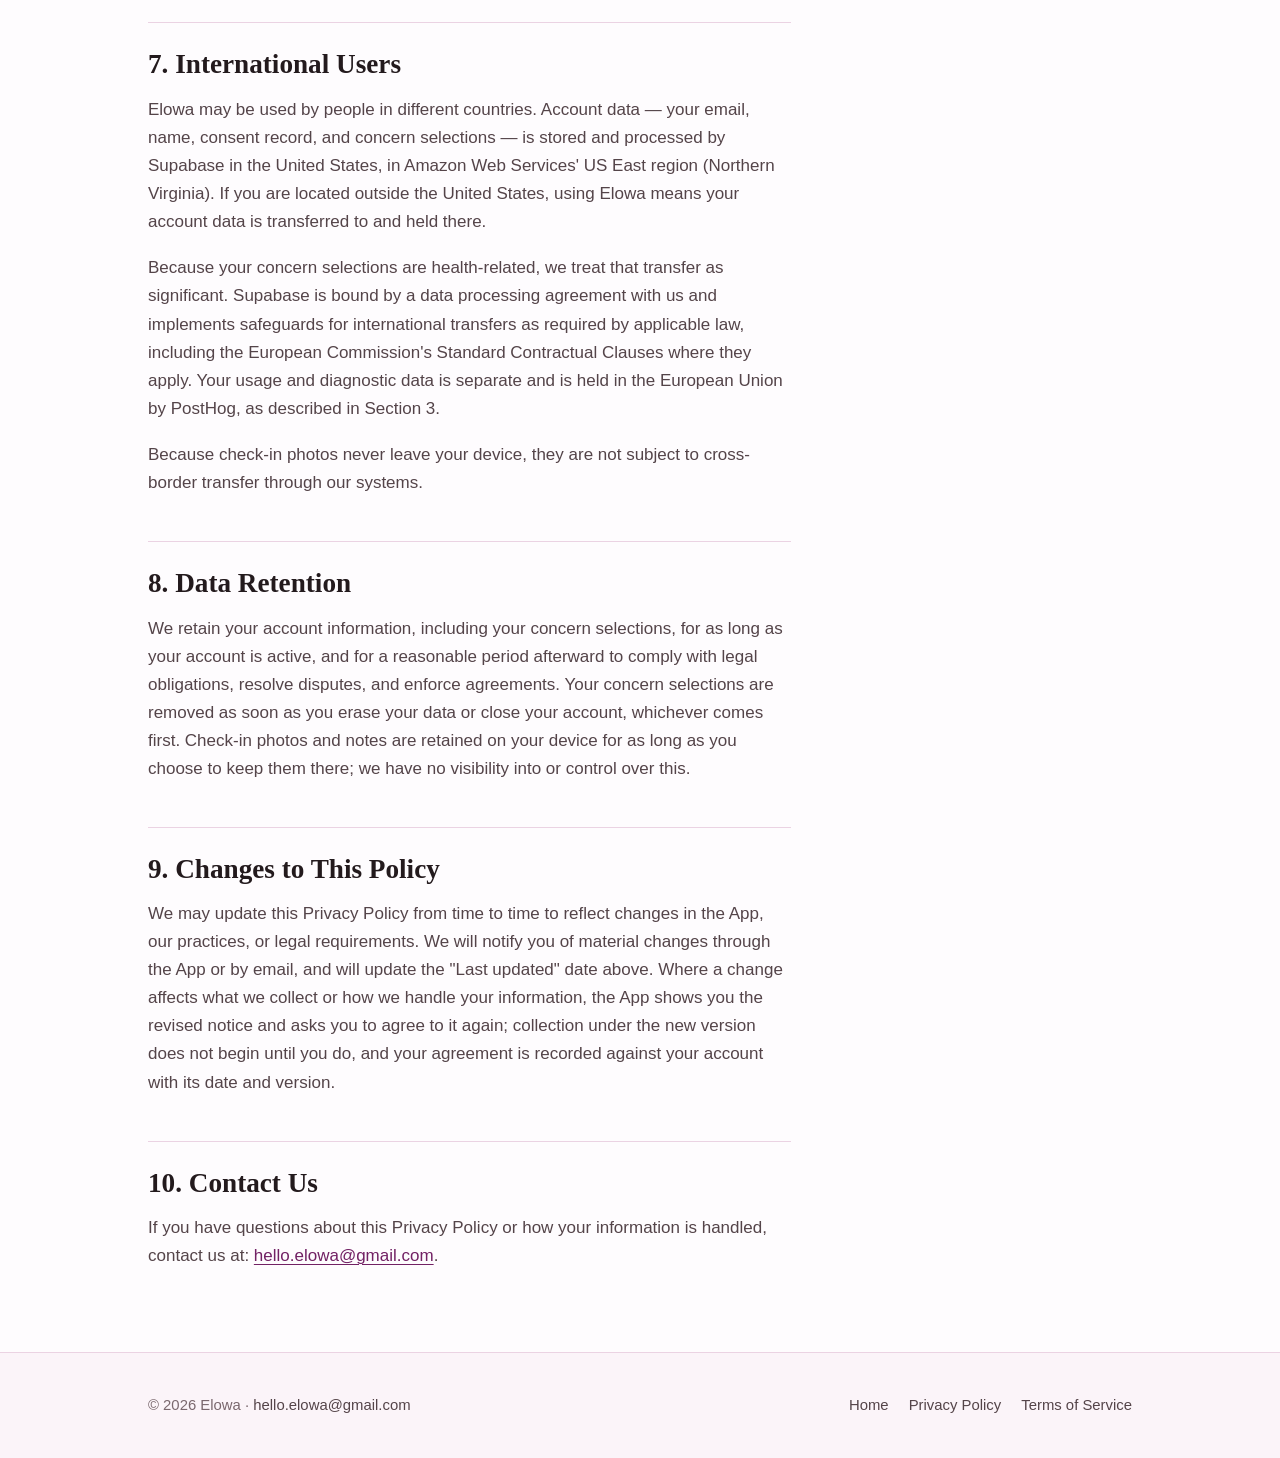
==== commit 3d114741: "docs (legal): publish the reconciled policy and terms Mirrors the same pass in the app repo, which i" ====
--- a/privacy.html
+++ b/privacy.html
@@ -54,9 +54,9 @@
 <p>This Privacy Policy explains how Elowa (&quot;we,&quot; &quot;us,&quot; &quot;our&quot;) handles information when you use the Elowa mobile application (the &quot;App&quot;). We built Elowa around a simple principle: your face is yours, so your check-in photos stay on your device by default and are never uploaded to us.</p>
 <h2 id="1-information-we-collect">1. Information We Collect</h2>
 <h3 id="11-account-information-collected-by-us">1.1 Account information (collected by us)</h3>
-<p>When you sign up using single sign-on (SSO) through our authentication and backend infrastructure provider, we collect your email address and full name. This information is used to create and secure your account, authenticate you across sessions, and communicate with you about the App (such as service updates or support responses). We also store, against your account, the record of your agreement to the in-app notice described in Section 1.4 — which version you agreed to, and when.</p>
-<p><strong>The skin concerns you select.</strong> When you choose which skin concerns to track (for example acne, redness, pigmentation), that selection is stored against your account as well as on your device, so that it is restored if you reinstall the App or move to a new phone. We treat this as health-related information about you, and it is held for that single purpose: no other feature reads it, it is never used for advertising or profiling, it is never shared with anyone outside our authentication and backend infrastructure provider, and — as Section 1.4 sets out — it is specifically excluded from the usage and diagnostic data we collect. Your device&#x27;s copy is the one the App works from; the copy held against your account exists only to restore it. Erasing your data or closing your account removes both copies (see Section 5).</p>
-<p>We rely on your consent for storing your concern selections, given through the in-app notice shown when you set up your account. You can withdraw it by removing your concerns in Settings, by erasing your data, or by closing your account.</p>
+<p>When you sign up using single sign-on (SSO) through Supabase, our authentication and backend infrastructure provider, we collect your email address and full name. This information is used to create and secure your account, authenticate you across sessions, and communicate with you about the App (such as service updates or support responses). We also store, against your account, the record of your agreement to the in-app notice described in Section 1.4 — which version you agreed to, and when.</p>
+<p><strong>The skin concerns you select.</strong> When you choose which skin concerns to track (for example acne, redness, pigmentation), that selection is stored against your account as well as on your device, so that it is restored if you reinstall the App or move to a new phone. We treat this as health-related information about you, and it is held for that single purpose: no other feature reads it, it is never used for advertising or profiling, it is never shared with anyone outside Supabase, and — as Section 1.4 sets out — it is specifically excluded from the usage and diagnostic data we collect. Your device&#x27;s copy is the one the App works from; the copy held against your account exists only to restore it. Erasing your data or closing your account removes both copies (see Section 5).</p>
+<p>We rely on your consent for storing your concern selections, given through the in-app notice shown when you set up your account. That consent covers your concern selections and nothing else: the usage and diagnostic data in Section 1.4 is asked for as a separate choice, and agreeing to one does not agree you to the other. You can withdraw this consent by removing your concerns in Settings, by erasing your data, or by closing your account.</p>
 <h3 id="12-check-in-photos-and-notes-not-collected-by-us">1.2 Check-in photos and notes (not collected by us)</h3>
 <p>Your daily check-in photos — the three guided facial photos — and any notes you attach to a check-in are stored locally on your device only. We do not receive, transmit, view, or store these photos or notes on our servers as part of the App&#x27;s normal operation. We have no server-side copy of your photos and no ability to view them.</p>
 <h3 id="13-device-backups">1.3 Device backups</h3>
@@ -68,34 +68,58 @@
 <h3 id="14-usage-and-diagnostic-data">1.4 Usage and diagnostic data</h3>
 <p>We collect limited technical and usage data to keep the App working, secure it, and improve it. This is what we collect, specifically:</p>
 <ul>
-<li><strong>Technical data:</strong> app version, device type, operating system version, crash reports, and error diagnostics.</li>
-<li><strong>Performance data:</strong> how long core actions take — for example, how long a photo takes to process, or a check-in to save — and where the App fails or degrades on your device.</li>
-<li><strong>Usage data:</strong> that you completed a check-in and on what calendar date, how long it took, how many check-ins you have recorded, which features you opened (for example, the comparison view), and where you stopped partway through a task.</li>
+<li><strong>Technical data:</strong> app version, device type, operating system version, and crash reports.</li>
+<li><strong>Performance data:</strong> how long a check-in takes to save, and when saving one fails.</li>
+<li><strong>Your check-ins:</strong> that you completed one and on what calendar date, how long it took, how many photos it held, whether it was your first, and — if you left partway through — how far you had got.</li>
+<li><strong>Features and settings you use:</strong> that you opened the comparison view and how you reached it, that you turned the reframing assist on or off, that you reset the alignment reference, that you finished onboarding, that you erased your data, and the overlay level your check-in used.</li>
 </ul>
-<p>We ask for your agreement to this collection when you first set up your account, as part of the health-data notice shown before you choose your concerns. You can turn collection off at any time in Settings, and the App works exactly the same either way. Turning it off stops new records being created; it does not delete records already collected — closing your account does that (see Section 5).</p>
+<p>We ask for your agreement to this collection as its own separate choice when you first set up your account — not as part of the health-data notice described in Section 1.1, and not bundled with anything else. It is off unless you turn it on, and declining it has no effect on your access to the App or on any other part of your account. You can turn it on or off at any time in Settings, and the App works exactly the same either way. Turning it off stops new records being created; it does not delete records already collected — closing your account does that (see Section 5).</p>
+<p><strong>Crash reports are the exception.</strong> If the App crashes, a crash report is sent whether or not you have usage measurement turned on. It describes the failure — where in the code it happened, and on what device and App version — and never contains any of the content listed below. We keep it outside the choice because an app that crashes on your phone cannot be fixed if we never learn that it did.</p>
 <p><strong>What this data never includes:</strong> your check-in photos, or anything derived from them; your notes — not what they say, not how long they are, not even whether you wrote one; the skin concerns you selected, or how many you picked; your photo quality scores; the time of day you use the App; or your location. Nothing we collect here describes what your skin looks like or what you are concerned about. Your concern selections are stored separately, under Section 1.1, and are never joined to this data.</p>
 <p><strong>How long we keep it.</strong> These records are kept while your account is open, and are deleted when you close it. We are not able to promise a fixed deletion date for records held while your account is open: our analytics provider guarantees a minimum storage period rather than deleting on a schedule, so we would rather tell you the mechanism that actually applies — deletion on account closure — than quote a timetable we do not control.</p>
-<h3 id="15-information-we-do-not-collect">1.5 Information we do not collect</h3>
+<h3 id="15-processing-that-happens-only-on-your-device-not-collected-by-us">1.5 Processing that happens only on your device (not collected by us)</h3>
+<p>To help you take comparable photos, the App performs limited processing on your device while you are using it. We do not receive the results of it.</p>
+<ul>
+<li><strong>While the camera is open</strong>, the App reads the live camera preview to estimate overall brightness and colour temperature, and reads your phone&#x27;s motion sensors to estimate the angle you are holding the phone at. This is how the App tells you that the light or the angle has shifted since your last check-in. It measures the scene, not your skin. The preview frames it reads are not saved, and the estimates are not retained after the check-in.</li>
+<li><strong>After a photo is taken</strong>, if you have turned on the reframing assist (&quot;Line your photos up&quot; in Settings), the App locates the face in the photo and adjusts the crop so that your face appears at a consistent size and position. Only the resulting photo is saved, and it is saved on your device.</li>
+</ul>
+<p><strong>This processing does not identify you.</strong> Locating a face in a frame is not the same as recognising whose face it is. The App does not create, collect, or store a faceprint, facial template, or any other biometric identifier, and it does not attempt to match you against any photo, database, or previous check-in.</p>
+<p>None of this processing transmits anything to us or to any third party. Because it happens entirely on your device and produces nothing we receive, there is nothing here for us to store, share, or delete on your behalf.</p>
+<h3 id="16-information-we-do-not-collect">1.6 Information we do not collect</h3>
 <p>We do not collect your precise or approximate location, payment card details (if applicable, these are handled by the app store or a payment processor, not stored by us), or any health records from a healthcare provider. As described in Section 1.2, we do not collect or store check-in photos at all — not the account holder&#x27;s, and not anyone else&#x27;s. Elowa is designed for a single account holder to photograph themselves; our Terms of Service require that you not use the App to photograph anyone else without their knowledge and consent, but because we never receive any check-in photos, we have no visibility into or ability to monitor how the App&#x27;s camera is used.</p>
 <h2 id="2-how-we-use-information">2. How We Use Information</h2>
 <p>We use the information described above to create and maintain your account, authenticate your sign-in, provide, operate, and improve the App&#x27;s features, respond to support requests and communicate service-related updates, and detect, prevent, and address technical issues, fraud, or misuse. We do not use your check-in photos for any purpose, because we do not have them.</p>
+<p><strong>Our legal bases (EU/UK users).</strong> Where the GDPR applies, we rely on the following:</p>
+<ul>
+<li><strong>Your account details (email, name):</strong> performance of our contract with you — we cannot give you an account without them.</li>
+<li><strong>Your skin concern selections:</strong> your explicit consent, which you give through the in-app notice and can withdraw at any time.</li>
+<li><strong>The record of your agreement to that notice:</strong> our legitimate interest in being able to show what you agreed to and when, and our legal obligation to keep that record.</li>
+<li><strong>Usage and diagnostic data:</strong> your consent, given as a separate choice and withdrawable at any time in Settings.</li>
+<li><strong>Security, fraud prevention, and troubleshooting:</strong> our legitimate interest in keeping the App working and secure, balanced against your rights.</li>
+</ul>
 <h2 id="3-how-we-share-information">3. How We Share Information</h2>
-<p>We do not sell your personal information. We share information only in these limited circumstances: with our authentication and backend infrastructure provider, which stores and processes your email, name, consent record, and concern selections so that your account works across devices, and is bound by its own data protection obligations; with our product analytics and diagnostics provider, PostHog, which hosts this data in the European Union and processes it only on our instructions, limited to the technical and usage data described in Section 1.4; if required by law, subpoena, or legal process, or to protect the rights, safety, or property of Elowa, our users, or the public; or in connection with a merger, acquisition, or sale of assets, in which case we will notify you before your account information is transferred and becomes subject to a different privacy policy.</p>
+<p>We do not sell your personal information. We share information only in these limited circumstances: with Supabase, our authentication and backend infrastructure provider, which stores and processes your email, name, consent record, and concern selections so that your account works across devices, and is bound by its own data protection obligations; with our product analytics and diagnostics provider, PostHog, which hosts this data in the European Union and processes it only on our instructions, limited to the technical and usage data described in Section 1.4; if required by law, subpoena, or legal process, or to protect the rights, safety, or property of Elowa, our users, or the public; or in connection with a merger, acquisition, or sale of assets, in which case we will notify you before your account information is transferred and becomes subject to a different privacy policy.</p>
 <p>We never have access to your check-in photos, so there is nothing of that kind for us to share, sell, or lose in a breach of our systems.</p>
 <h2 id="4-data-storage-and-security">4. Data Storage and Security</h2>
-<p>Account data — email, name, consent record, and concern selections — is stored and processed via our backend infrastructure provider, which employs industry-standard security measures including encryption in transit. Access to your account data is restricted at the database level so that only your own signed-in account can read or change it. Check-in photos and notes remain on your device, protected by your device&#x27;s own security (passcode, biometric lock, encryption), which we recommend you keep enabled. No method of electronic storage or transmission is perfectly secure, and we cannot guarantee absolute security of the account data we do hold.</p>
+<p>Account data — email, name, consent record, and concern selections — is stored and processed by Supabase, which employs industry-standard security measures including encryption in transit. Access to your account data is restricted at the database level so that only your own signed-in account can read or change it. Check-in photos and notes remain on your device, protected by your device&#x27;s own security (passcode, biometric lock, encryption), which we recommend you keep enabled. No method of electronic storage or transmission is perfectly secure, and we cannot guarantee absolute security of the account data we do hold.</p>
 <h2 id="5-your-choices-and-rights">5. Your Choices and Rights</h2>
 <p>The App offers two separate actions, and the difference between them matters:</p>
 <ul>
-<li><strong>Erase your data</strong> removes your check-in photos, notes, concerns, scores, and every setting you have changed, from your device — and also removes the copy of your concern selections held against your account (Section 1.1). Because everything else in that list lives only on your device, there is no other copy for us to delete. Your account stays open. Two consequences are worth stating plainly: <strong>the usage and diagnostic records described in Section 1.4 are not affected</strong> — they are not on your device, and erasing does not reach them — and because your settings are part of what is erased, any preference you had changed, including the usage-measurement setting in Section 1.4, returns to its default. If you want collection to stop, turn it off in Settings again afterwards.</li>
-<li><strong>Close your account</strong> removes everything, in both places: your on-device data, your account information (email, name, your concern selections, and the dated record of your agreement to the in-app notice), and the usage and diagnostic records held by us and our analytics provider. We also keep a dated count of how many accounts were closed each day. It contains no reference to you or to any account — it is a running total and nothing else — and it survives your deletion because there is nothing in it to delete. This is available inside the App, cannot be undone, and we hold no copy to restore from.</li>
+<li><strong>Erase your data</strong> removes your check-in photos, notes, concerns, scores, and every setting you have changed, from your device — and also removes the copy of your concern selections held against your account (Section 1.1). Because everything else in that list lives only on your device, there is no other copy for us to delete. Your account stays open. Two consequences are worth stating plainly: <strong>the usage and diagnostic records described in Section 1.4 are not affected</strong> — they are not on your device, and erasing does not reach them — and because your settings are part of what is erased, any preference you had changed, including the usage-measurement setting in Section 1.4, returns to its default. Usage measurement is off unless you turn it on, so erasing your data stops it; the App asks you about it again when you set your check-ins up afresh. The record of your agreement to the in-app notice is not part of what erasing removes — it is the receipt for what you agreed to and when, and it stays until you close your account.</li>
+<li><strong>Close your account</strong> removes everything, in both places: your on-device data, your account information (email, name, your concern selections, and the dated record of your agreement to the in-app notice), and the usage and diagnostic records held by us and our analytics provider. If a closure does not complete, we record that one failed — the reason only, with no reference to you or to any account, so that people cannot end up trapped in an account they are trying to leave without us knowing. This is available inside the App, cannot be undone, and we hold no copy to restore from.</li>
 </ul>
+<p>While a closure is being completed we briefly hold your account identifier on its own, and nothing else, so that the deletion of your usage data can be retried if our analytics provider cannot be reached at that moment. It is deleted as soon as that succeeds, and it exists only to finish the erasure you asked for.</p>
 <p>You can control whether your device backs up your photos to a third-party cloud service through that service&#x27;s own settings (e.g., your phone&#x27;s backup settings) — this is outside the App and outside our control.</p>
 <p>Depending on where you live, you may have additional rights, including under the EU/UK General Data Protection Regulation (GDPR) the right to access, correct, delete, restrict, or port your personal data, and to object to certain processing, and under the California Consumer Privacy Act / CPRA and similar U.S. state laws the right to know what personal information is collected, request deletion, and not be discriminated against for exercising these rights. Because we do not sell personal information, there is no &quot;sale&quot; or &quot;sharing&quot; for cross-context behavioral advertising to opt out of. To exercise any of these rights, contact us at <a href="mailto:hello.elowa@gmail.com">hello.elowa@gmail.com</a>. We may need to verify your identity before fulfilling certain requests.</p>
+<p><strong>Withdrawing consent.</strong> Where we rely on your consent, you can withdraw it at any time — by removing your concerns in Settings, by turning off usage measurement, by erasing your data, or by closing your account. Withdrawing consent does not affect the lawfulness of what we did before you withdrew it.</p>
+<p><strong>No automated decision-making.</strong> We do not make decisions about you by automated means that produce legal effects or similarly significant effects, and we do not profile you. The App&#x27;s comparisons are shown to you on your own device; they are not decisions we make about you.</p>
+<p><strong>Complaints.</strong> If you are in the EU, the UK, or another region with a data protection authority, you have the right to lodge a complaint with your local supervisory authority — in the UK, the Information Commissioner&#x27;s Office — in addition to contacting us. We would appreciate the chance to address your concern first, but you are not required to come to us before going to them.</p>
 <h2 id="6-childrens-privacy">6. Children&#x27;s Privacy</h2>
 <p>Elowa is not directed at minors. You must be 18, or the age of legal majority where you live if that is higher, to create an account, and we do not knowingly collect account information from anyone below that age. We do not currently use any age-verification system, and rely on the representation you make when creating an account. If we become aware — through a report, complaint, or other means — that we&#x27;ve collected account data from someone under the applicable minimum age, we will take reasonable steps to delete that data within a reasonable time.</p>
 <h2 id="7-international-users">7. International Users</h2>
-<p>Elowa may be used by people in different countries. Account data — your email, name, consent record, and concern selections — processed via our backend infrastructure provider may be stored or processed in countries other than your own; our provider implements safeguards for international data transfers as required by applicable law. Because your concern selections are health-related, the region your account data is hosted in matters to us as well as to you; we will name that region here before launch. Because check-in photos never leave your device, they are not subject to cross-border transfer through our systems.</p>
+<p>Elowa may be used by people in different countries. Account data — your email, name, consent record, and concern selections — is stored and processed by Supabase in the United States, in Amazon Web Services&#x27; US East region (Northern Virginia). If you are located outside the United States, using Elowa means your account data is transferred to and held there.</p>
+<p>Because your concern selections are health-related, we treat that transfer as significant. Supabase is bound by a data processing agreement with us and implements safeguards for international transfers as required by applicable law, including the European Commission&#x27;s Standard Contractual Clauses where they apply. Your usage and diagnostic data is separate and is held in the European Union by PostHog, as described in Section 3.</p>
+<p>Because check-in photos never leave your device, they are not subject to cross-border transfer through our systems.</p>
 <h2 id="8-data-retention">8. Data Retention</h2>
 <p>We retain your account information, including your concern selections, for as long as your account is active, and for a reasonable period afterward to comply with legal obligations, resolve disputes, and enforce agreements. Your concern selections are removed as soon as you erase your data or close your account, whichever comes first. Check-in photos and notes are retained on your device for as long as you choose to keep them there; we have no visibility into or control over this.</p>
 <h2 id="9-changes-to-this-policy">9. Changes to This Policy</h2>
